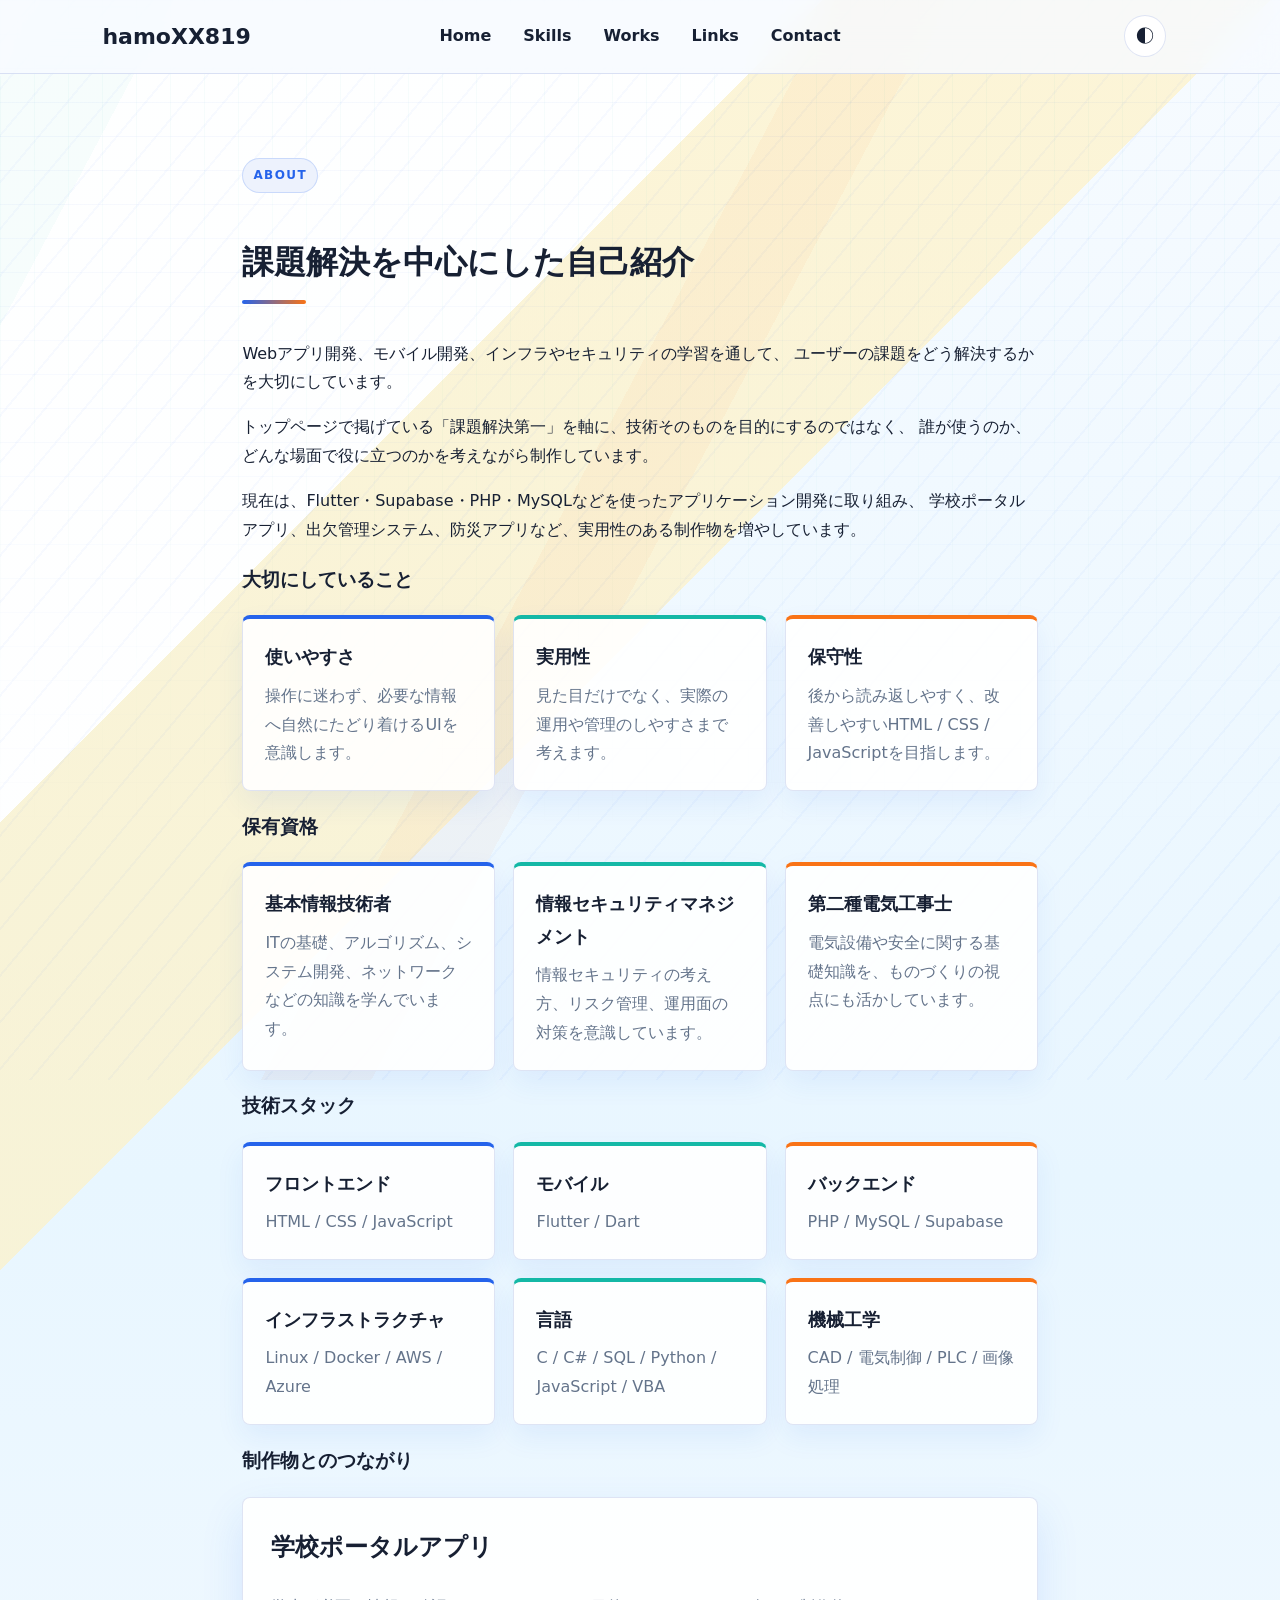
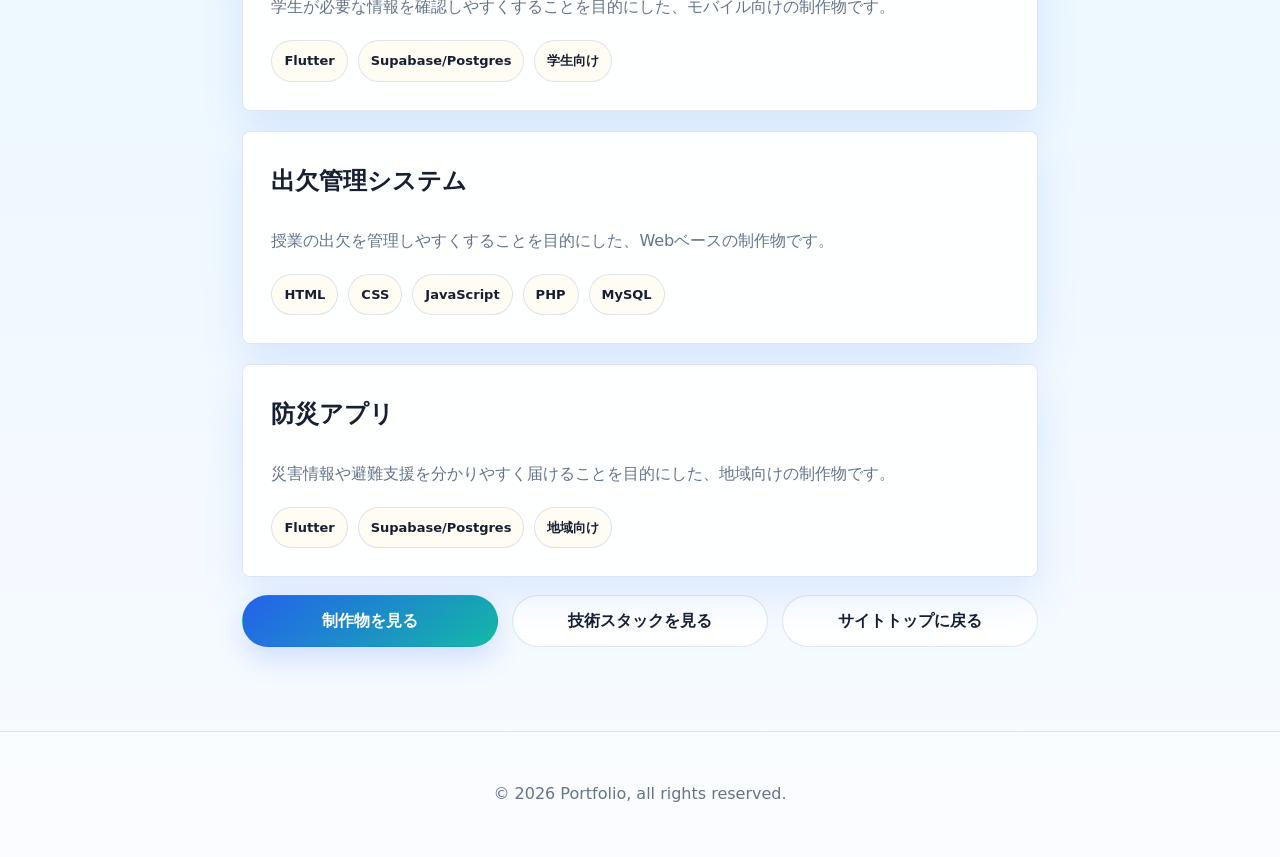
==== about.html @ e2c17b3d "about.html修正" ====
<!DOCTYPE html>
<html lang="ja">
<head>
  <meta charset="UTF-8">
  <meta name="viewport" content="width=device-width, initial-scale=1.0">
  <title>About | hamoXX819</title>
  <script>
    (function () {
      try {
        const savedTheme = localStorage.getItem('theme');
        const prefersDark = window.matchMedia('(prefers-color-scheme: dark)').matches;
        document.documentElement.dataset.theme = savedTheme || (prefersDark ? 'dark' : 'light');
      } catch (error) {
        document.documentElement.dataset.theme = 'light';
      }
    }());
  </script>
  <link rel="stylesheet" href="style.css">
  <link rel="preload" href="script.js" as="script">
</head>
<body>
<header>
  <h1><a href="index.html">hamoXX819</a></h1>

  <nav id="menu" role="navigation" aria-label="メインナビゲーション" aria-hidden="true">
    <a href="index.html">Home</a>
    <a href="index.html#skills">Skills</a>
    <a href="index.html#works">Works</a>
    <a href="index.html#links">Links</a>
    <a href="index.html#contact">Contact</a>
  </nav>

  <div class="header-actions">
    <button class="theme-toggle" type="button" aria-label="ダークモードに切り替え" aria-pressed="false">◐</button>
    <button class="menu-toggle" aria-label="メニュー" aria-controls="menu" aria-expanded="false">
      <span></span>
      <span></span>
      <span></span>
    </button>
  </div>
</header>

<main>
  <section class="content">
    <p class="eyebrow">About</p>
    <h2>課題解決を中心にした自己紹介</h2>

    <p>
      Webアプリ開発、モバイル開発、インフラやセキュリティの学習を通して、
      ユーザーの課題をどう解決するかを大切にしています。
    </p>

    <p>
      トップページで掲げている「課題解決第一」を軸に、技術そのものを目的にするのではなく、
      誰が使うのか、どんな場面で役に立つのかを考えながら制作しています。
    </p>

    <p>
      現在は、Flutter・Supabase・PHP・MySQLなどを使ったアプリケーション開発に取り組み、
      学校ポータルアプリ、出欠管理システム、防災アプリなど、実用性のある制作物を増やしています。
    </p>

    <h3>大切にしていること</h3>
    <div class="skill-grid">
      <article class="skill-card">
        <h3>使いやすさ</h3>
        <p>操作に迷わず、必要な情報へ自然にたどり着けるUIを意識します。</p>
      </article>
      <article class="skill-card">
        <h3>実用性</h3>
        <p>見た目だけでなく、実際の運用や管理のしやすさまで考えます。</p>
      </article>
      <article class="skill-card">
        <h3>保守性</h3>
        <p>後から読み返しやすく、改善しやすいHTML / CSS / JavaScriptを目指します。</p>
      </article>
    </div>

    <h3>保有資格</h3>
    <div class="skill-grid">
      <article class="skill-card">
        <h3>基本情報技術者</h3>
        <p>ITの基礎、アルゴリズム、システム開発、ネットワークなどの知識を学んでいます。</p>
      </article>
      <article class="skill-card">
        <h3>情報セキュリティマネジメント</h3>
        <p>情報セキュリティの考え方、リスク管理、運用面の対策を意識しています。</p>
      </article>
      <article class="skill-card">
        <h3>第二種電気工事士</h3>
        <p>電気設備や安全に関する基礎知識を、ものづくりの視点にも活かしています。</p>
      </article>
    </div>

    <h3>技術スタック</h3>
    <div class="skill-grid">
      <article class="skill-card">
        <h3>フロントエンド</h3>
        <p>HTML / CSS / JavaScript</p>
      </article>
      <article class="skill-card">
        <h3>モバイル</h3>
        <p>Flutter / Dart</p>
      </article>
      <article class="skill-card">
        <h3>バックエンド</h3>
        <p>PHP / MySQL / Supabase</p>
      </article>
      <article class="skill-card">
        <h3>インフラストラクチャ</h3>
        <p>Linux / Docker / AWS / Azure</p>
      </article>
      <article class="skill-card">
        <h3>言語</h3>
        <p>C / C# / SQL / Python / JavaScript / VBA</p>
      </article>
      <article class="skill-card">
        <h3>機械工学</h3>
        <p>CAD / 電気制御 / PLC / 画像処理</p>
      </article>
    </div>

    <h3>制作物とのつながり</h3>
    <div class="card">
      <h3>学校ポータルアプリ</h3>
      <p>学生が必要な情報を確認しやすくすることを目的にした、モバイル向けの制作物です。</p>
      <div class="tag-list">
        <span>Flutter</span>
        <span>Supabase/Postgres</span>
        <span>学生向け</span>
      </div>
    </div>

    <div class="card">
      <h3>出欠管理システム</h3>
      <p>授業の出欠を管理しやすくすることを目的にした、Webベースの制作物です。</p>
      <div class="tag-list">
        <span>HTML</span>
        <span>CSS</span>
        <span>JavaScript</span>
        <span>PHP</span>
        <span>MySQL</span>
      </div>
    </div>

    <div class="card">
      <h3>防災アプリ</h3>
      <p>災害情報や避難支援を分かりやすく届けることを目的にした、地域向けの制作物です。</p>
      <div class="tag-list">
        <span>Flutter</span>
        <span>Supabase/Postgres</span>
        <span>地域向け</span>
      </div>
    </div>

    <div class="link-actions">
      <a class="btn btn-primary" href="index.html#works">制作物を見る</a>
      <a class="btn btn-ghost" href="index.html#skills">技術スタックを見る</a>
      <a class="btn btn-ghost" href="index.html">サイトトップに戻る</a>
    </div>
  </section>
</main>

<footer>
  <p>© 2026 Portfolio, all rights reserved.</p>
</footer>

<script src="script.js" defer></script>
</body>
</html>
---- style.css ----
/* CSS Variables */
:root {
  --bg: #f7fbff;
  --bg-strong: #e8f6ff;
  --bg-end: #f8fbff;
  --shine: rgba(255, 255, 255, 0.94);
  --warm-band: rgba(255, 241, 194, 0.65);
  --text: #172033;
  --sub: #64748b;
  --main: #2563eb;
  --scene-main: #2563eb;
  --accent: #f97316;
  --accent-soft: #fff1c2;
  --accent-2: #14b8a6;
  --card: rgba(255, 255, 255, 0.9);
  --border: rgba(30, 64, 175, 0.14);
  --header-bg: rgba(247, 251, 255, 0.82);
  --shadow-soft: 0 18px 44px rgba(37, 99, 235, 0.12);
}

html[data-theme="dark"] {
  --bg: #111827;
  --bg-strong: #172033;
  --bg-end: #0f172a;
  --shine: rgba(96, 165, 250, 0.12);
  --warm-band: rgba(251, 146, 60, 0.12);
  --text: #edf5ff;
  --sub: #a5b4c7;
  --main: #60a5fa;
  --accent: #fb923c;
  --accent-soft: rgba(251, 191, 36, 0.14);
  --accent-2: #2dd4bf;
  --card: rgba(17, 24, 39, 0.88);
  --border: rgba(148, 163, 184, 0.22);
  --header-bg: rgba(15, 23, 42, 0.78);
  --shadow-soft: 0 20px 48px rgba(0, 0, 0, 0.32);
}

/* Keyframe Animations */
@keyframes fadeIn {
  from {
    opacity: 0;
  }
  to {
    opacity: 1;
  }
}

@keyframes slideUpFade {
  from {
    opacity: 0;
    transform: translateY(30px);
  }
  to {
    opacity: 1;
    transform: translateY(0);
  }
}

@keyframes slideInTitle {
  from {
    opacity: 0;
    transform: translateX(-26px);
  }
  to {
    opacity: 1;
    transform: translateX(0);
  }
}

@keyframes slideInFromLeft {
  from {
    opacity: 0;
    transform: translateX(-36px) translateY(28px);
  }
  to {
    opacity: 1;
    transform: translateX(0) translateY(0);
  }
}

@keyframes slideInFromRight {
  from {
    opacity: 0;
    transform: translateX(36px) translateY(28px);
  }
  to {
    opacity: 1;
    transform: translateX(0) translateY(0);
  }
}

@keyframes driftPattern {
  from {
    transform: translate3d(0, 0, 0);
  }
  to {
    transform: translate3d(-80px, -40px, 0);
  }
}

/* Reset & Base Styles */
* {
  box-sizing: border-box;
}

html {
  scroll-behavior: smooth;
  scroll-padding-top: var(--header-offset, 96px);
}

body {
  position: relative;
  isolation: isolate;
  margin: 0;
  font-family: system-ui, -apple-system, BlinkMacSystemFont, "Segoe UI", sans-serif;
  background:
    linear-gradient(135deg, var(--shine) 0 22%, var(--warm-band) 22% 34%, transparent 34%),
    linear-gradient(180deg, var(--bg) 0%, var(--bg-strong) 48%, var(--bg-end) 100%);
  color: var(--text);
  line-height: 1.8;
  animation: fadeIn 0.6s ease-in-out;
  transition: color 0.45s ease;
}

section[id] {
  scroll-margin-top: calc(var(--header-offset, 96px) + 12px);
}

body.scene-intro {
  --scene-main: #2563eb;
}

body.scene-skills {
  --scene-main: #0891b2;
}

body.scene-works {
  --scene-main: #14b8a6;
}

body.scene-links {
  --scene-main: #db2777;
}

body.scene-contact {
  --scene-main: #f97316;
}

body::before {
  content: "";
  position: fixed;
  inset: 0;
  z-index: -1;
  pointer-events: none;
  opacity: 0.72;
  transition: background 0.8s ease, opacity 0.6s ease;
  background-image:
    linear-gradient(rgba(37, 99, 235, 0.055) 1px, transparent 1px),
    linear-gradient(90deg, rgba(20, 184, 166, 0.055) 1px, transparent 1px);
  background-size: 34px 34px;
  mask-image: linear-gradient(180deg, black 0%, rgba(0, 0, 0, 0.72) 44%, transparent 100%);
}

body::after {
  content: "";
  position: fixed;
  inset: -20% -10%;
  z-index: -1;
  pointer-events: none;
  opacity: 0.34;
  background-image:
    linear-gradient(118deg, transparent 0 12%, rgba(20, 184, 166, 0.1) 12% 18%, transparent 18% 48%, rgba(249, 115, 22, 0.12) 48% 53%, transparent 53%),
    repeating-linear-gradient(130deg, rgba(37, 99, 235, 0.1) 0 2px, transparent 2px 30px);
  animation: driftPattern 22s linear infinite;
  transition: opacity 0.6s ease;
}

body.scene-intro::before {
  background-image:
    linear-gradient(rgba(37, 99, 235, 0.06) 1px, transparent 1px),
    linear-gradient(90deg, rgba(20, 184, 166, 0.05) 1px, transparent 1px);
}

body.scene-skills::before {
  background-image:
    linear-gradient(rgba(8, 145, 178, 0.07) 1px, transparent 1px),
    linear-gradient(90deg, rgba(249, 115, 22, 0.045) 1px, transparent 1px);
}

body.scene-works::before {
  background-image:
    linear-gradient(rgba(20, 184, 166, 0.07) 1px, transparent 1px),
    linear-gradient(90deg, rgba(37, 99, 235, 0.045) 1px, transparent 1px);
}

body.scene-links::before {
  background-image:
    linear-gradient(rgba(219, 39, 119, 0.06) 1px, transparent 1px),
    linear-gradient(90deg, rgba(249, 115, 22, 0.045) 1px, transparent 1px);
}

body.scene-contact::before {
  background-image:
    linear-gradient(rgba(249, 115, 22, 0.065) 1px, transparent 1px),
    linear-gradient(90deg, rgba(20, 184, 166, 0.045) 1px, transparent 1px);
}

body.scene-skills::after {
  opacity: 0.24;
}

body.scene-works::after {
  opacity: 0.28;
}

body.scene-links::after {
  opacity: 0.26;
}

body.scene-contact::after {
  opacity: 0.22;
}

body.scene-works .card,
body.scene-contact .card {
  box-shadow: var(--shadow-soft);
}

/* Header & Navigation */
header {
  position: sticky;
  top: 0;
  z-index: 10;
  background: var(--header-bg);
  backdrop-filter: blur(16px);
  border-bottom: 1px solid var(--border);
  padding: 14px 8%;
  display: grid;
  grid-template-columns: minmax(150px, 1fr) auto minmax(150px, 1fr);
  column-gap: 20px;
  align-items: center;
}

.header-actions {
  display: flex;
  gap: 8px;
  align-items: center;
  justify-self: end;
  margin-left: 0;
}

header h1 {
  justify-self: start;
  margin: 0;
  font-size: 22px;
  color: var(--text);
  transition: color 0.45s ease;
}

header h1 a {
  color: inherit;
  text-decoration: none;
}

.scroll-progress {
  position: fixed;
  top: 0;
  left: 0;
  width: 100%;
  height: 4px;
  z-index: 20;
  background: rgba(255, 255, 255, 0.45);
  backdrop-filter: blur(4px);
}

.scroll-progress #scroll-progress-bar {
  display: block;
  width: 100%;
  height: 100%;
  transform-origin: left center;
  transform: scaleX(0);
  background: linear-gradient(90deg, var(--accent), var(--accent-2), var(--scene-main));
  transition: background 0.45s ease;
}

.scene-indicator {
  position: fixed;
  right: 24px;
  bottom: 24px;
  z-index: 18;
  padding: 7px 12px;
  border-radius: 999px;
  font-size: 11px;
  letter-spacing: 0.16em;
  font-weight: 700;
  color: var(--text);
  background: var(--accent-soft);
  border: 1px solid rgba(249, 115, 22, 0.22);
  box-shadow: 0 10px 24px rgba(249, 115, 22, 0.12);
  transition: background 0.45s ease, transform 0.3s ease;
}

body.scene-intro .scene-indicator {
  transform: translateY(0);
}

body.scene-skills .scene-indicator,
body.scene-works .scene-indicator,
body.scene-contact .scene-indicator {
  transform: translateY(-2px);
}

.header-about {
  margin-left: 12px;
  padding: 6px 10px;
  border-radius: 8px;
  background: transparent;
  color: var(--text);
  border: 1px solid transparent;
  font-weight: 700;
  text-decoration: none;
}

.header-about:hover {
  border-color: var(--border);
}

.theme-toggle {
  border: 1px solid var(--border);
  background: color-mix(in srgb, var(--card) 88%, white);
  color: var(--text);
  width: 42px;
  height: 42px;
  border-radius: 999px;
  cursor: pointer;
  margin-left: auto;
  margin-right: 12px;
  font-size: 18px;
  display: inline-flex;
  align-items: center;
  justify-content: center;
  transition: transform 0.2s ease, background 0.2s ease, color 0.2s ease;
}

.theme-toggle:hover {
  transform: translateY(-1px);
}

.theme-toggle:focus-visible,
.menu-toggle:focus-visible,
nav a:focus-visible,
.btn:focus-visible,
.card-links a:focus-visible,
.card-detail:focus-visible,
#contact a:focus-visible {
  outline: 2px solid var(--scene-main);
  outline-offset: 3px;
}

nav {
  display: flex;
  gap: 8px;
  align-items: center;
  justify-self: center;
}

nav a {
  color: var(--text);
  text-decoration: none;
  font-weight: 600;
  border-radius: 999px;
  padding: 8px 12px;
  transition: color 0.3s, background 0.3s, border-color 0.3s;
}

nav a:hover {
  background: color-mix(in srgb, var(--scene-main) 10%, transparent);
  color: var(--scene-main);
}

nav a.is-active {
  background: color-mix(in srgb, var(--scene-main) 12%, transparent);
  color: var(--scene-main);
}

/* Hamburger Menu */
.menu-toggle {
  display: none;
  flex-direction: column;
  background: none;
  border: none;
  cursor: pointer;
  padding: 0;
  gap: 6px;
}

.menu-toggle span {
  width: 24px;
  height: 3px;
  background: var(--text);
  border-radius: 2px;
  transition: all 0.3s;
}

.menu-toggle.active span:nth-child(1) {
  transform: rotate(45deg) translate(8px, 8px);
}

.menu-toggle.active span:nth-child(2) {
  opacity: 0;
}

.menu-toggle.active span:nth-child(3) {
  transform: rotate(-45deg) translate(7px, -7px);
}

/* Sections */
section {
  max-width: 1000px;
  margin: 0 auto;
  padding: 84px 8%;
  opacity: 0;
  animation: fadeIn 0.6s ease-out forwards;
}

section.in-view {
  animation: fadeIn 0.6s ease-out forwards;
}

section h2 {
  font-size: 32px;
  margin-bottom: 24px;
  position: relative;
  padding-bottom: 12px;
  opacity: 0;
  transform: translateX(-26px);
  transition: opacity 0.4s ease, transform 0.4s ease;
}

section.in-view h2 {
  animation: slideInTitle 0.6s ease-out forwards;
}

section h2::after {
  content: "";
  display: block;
  width: 64px;
  height: 4px;
  background: linear-gradient(90deg, var(--scene-main), var(--accent));
  border-radius: 999px;
  margin-top: 8px;
  transition: background 0.45s ease;
}

main {
  display: block;
}

/* About Section */
#about {
  padding-top: 120px;
}

#about p {
  font-size: 18px;
  color: var(--sub);
}

.hero {
  display: grid;
  grid-template-columns: minmax(0, 1.3fr) minmax(240px, 0.8fr);
  gap: 48px;
  align-items: center;
  min-height: calc(100vh - var(--header-offset, 96px));
}

.eyebrow {
  display: inline-flex;
  margin: 0 0 14px;
  padding: 6px 10px;
  border: 1px solid color-mix(in srgb, var(--scene-main) 18%, transparent);
  border-radius: 999px;
  background: color-mix(in srgb, var(--scene-main) 8%, var(--card));
  letter-spacing: 0.12em;
  text-transform: uppercase;
  color: var(--scene-main);
  font-size: 12px;
  font-weight: 700;
  transition: color 0.45s ease;
}

.hero h2 {
  font-size: clamp(30px, 4vw, 48px);
  line-height: 1.25;
  margin-bottom: 20px;
  letter-spacing: 0;
}

.hero p {
  font-size: 18px;
  color: var(--sub);
  margin-bottom: 0;
}

.hero-points {
  display: flex;
  flex-wrap: wrap;
  gap: 12px;
  margin-top: 24px;
}

.hero-points span,
.tag-list span {
  border: 1px solid var(--border);
  background: var(--card);
  border-radius: 999px;
  font-weight: 600;
}

.hero-points span {
  padding: 10px 14px;
  color: var(--text);
  box-shadow: 0 8px 18px rgba(37, 99, 235, 0.07);
  transition: color 0.45s ease;
}

.hero-points span:nth-child(1) {
  border-color: rgba(37, 99, 235, 0.2);
}

.hero-points span:nth-child(2) {
  border-color: rgba(20, 184, 166, 0.24);
}

.hero-points span:nth-child(3) {
  border-color: rgba(249, 115, 22, 0.24);
}

.profile-list {
  margin: 18px 0 0;
  padding-left: 18px;
  color: var(--sub);
}

.profile-list li {
  margin-bottom: 6px;
}

.hero-visual {
  margin: 0;
  position: relative;
  justify-self: center;
}

.hero-visual img {
  width: 100%;
  display: block;
  border-radius: 16px;
  border: 2px solid rgba(255, 255, 255, 0.82);
  background:
    linear-gradient(135deg, rgba(255, 255, 255, 0.92), rgba(232, 246, 255, 0.72));
  box-shadow: var(--shadow-soft);
}

html[data-theme="dark"] .hero-visual img {
  box-shadow: 0 24px 60px rgba(0, 0, 0, 0.3);
}

/* Skills */
.skill-grid {
  display: grid;
  grid-template-columns: repeat(auto-fit, minmax(220px, 1fr));
  gap: 18px;
}

.skill-card {
  border: 1px solid var(--border);
  background: var(--card);
  padding: 22px;
  border-radius: 8px;
  box-shadow: 0 12px 28px rgba(37, 99, 235, 0.08);
  opacity: 0;
  transform: translateY(24px);
}

.skill-card:nth-child(3n + 1) {
  border-top: 4px solid var(--scene-main);
}

.skill-card:nth-child(3n + 2) {
  border-top: 4px solid var(--accent-2);
}

.skill-card:nth-child(3n) {
  border-top: 4px solid var(--accent);
}

.skill-card.in-view {
  animation: slideUpFade 0.6s ease-out forwards;
}

.hero-visual {
  opacity: 0;
  transform: translateY(24px);
}

.hero-visual.in-view {
  animation: slideUpFade 0.6s ease-out forwards;
}

.skill-card h3 {
  margin: 0 0 8px;
  font-size: 18px;
}

.skill-card p {
  margin: 0;
  color: var(--sub);
}

/* Cards */
.card {
  background: var(--card);
  border: 1px solid var(--border);
  border-radius: 8px;
  padding: 28px;
  margin-top: 20px;
  box-shadow: var(--shadow-soft);
  transition: all 0.25s ease;
  opacity: 0;
  transform: translateY(30px);
}

.card.in-view {
  /* default animation for cards; will be overridden when from-left/from-right present */
  animation: slideUpFade 0.6s ease-out forwards;
}

/* Alternating entrance: left / right */
.card.from-left {
  opacity: 0;
  transform: translateX(-36px) translateY(28px);
}
.card.from-right {
  opacity: 0;
  transform: translateX(36px) translateY(28px);
}

.card.from-left.in-view {
  animation: slideInFromLeft 0.62s cubic-bezier(.2,.9,.2,1) forwards;
}
.card.from-right.in-view {
  animation: slideInFromRight 0.62s cubic-bezier(.2,.9,.2,1) forwards;
}

.card:nth-child(2) {
  animation-delay: 0.1s;
}

.card:nth-child(3) {
  animation-delay: 0.2s;
}

.card:nth-child(4) {
  animation-delay: 0.3s;
}

.card:hover {
  transform: translateY(-6px);
  border-color: color-mix(in srgb, var(--scene-main) 34%, var(--border));
  box-shadow: 0 22px 46px rgba(37, 99, 235, 0.16);
}

.card h3 {
  margin-top: 0;
  font-size: 24px;
}

.card p {
  color: var(--sub);
  margin-bottom: 0;
}

.tag-list {
  display: flex;
  flex-wrap: wrap;
  gap: 10px;
  margin-top: 18px;
}

.tag-list span {
  padding: 8px 12px;
  color: var(--text);
  background: color-mix(in srgb, var(--card) 82%, var(--accent-soft));
  border-radius: 999px;
  font-size: 13px;
}

.card-links {
  display: flex;
  flex-wrap: wrap;
  gap: 14px;
  margin-top: 18px;
}

.card-links a {
  color: var(--scene-main);
  text-decoration: none;
  font-weight: 700;
  border-radius: 999px;
  padding: 2px 0;
}

.card-detail {
  appearance: none;
  border: 0;
  background: transparent;
  color: var(--scene-main);
  cursor: pointer;
  font: inherit;
  font-weight: 700;
  padding: 0;
}

.card-links a:hover,
.card-detail:hover {
  text-decoration: underline;
}

/* Buttons */
.btn {
  display: inline-flex;
  align-items: center;
  justify-content: center;
  gap: 8px;
  padding: 10px 14px;
  border-radius: 999px;
  text-decoration: none;
  font-weight: 700;
}

.btn-primary {
  background: linear-gradient(135deg, var(--scene-main), var(--accent-2));
  color: white;
  border: 1px solid transparent;
  box-shadow: 0 12px 28px rgba(37, 99, 235, 0.18);
}

.btn-ghost {
  background: var(--card);
  color: var(--text);
  border: 1px solid var(--border);
}

.contact-actions {
  display: flex;
  gap: 12px;
  align-items: center;
  margin-top: 12px;
}

.link-actions {
  display: grid;
  grid-template-columns: repeat(3, minmax(0, 1fr));
  gap: 14px;
  margin-top: 18px;
}

.link-actions .btn {
  min-height: 52px;
}

html[data-theme="dark"] .hero-points span,
html[data-theme="dark"] .tag-list span {
  background: rgba(15, 23, 42, 0.45);
}

/* Contact Section */
#contact a:not(.btn) {
  color: var(--scene-main);
  text-decoration: none;
  font-weight: 600;
  transition: color 0.3s;
}

#contact a:not(.btn):hover {
  color: var(--scene-main);
  text-decoration: underline;
}

/* Footer */
footer {
  text-align: center;
  padding: 32px;
  color: var(--sub);
  border-top: 1px solid var(--border);
  background: color-mix(in srgb, var(--card) 42%, transparent);
}

/* Modal styles for card details */
.no-scroll {
  overflow: hidden;
}

.modal {
  position: fixed;
  inset: 0;
  display: none;
  align-items: center;
  justify-content: center;
  z-index: 60;
}
.modal[aria-hidden="false"] {
  display: flex;
}

.modal-overlay {
  position: absolute;
  inset: 0;
  background: rgba(2,6,23,0.48);
  backdrop-filter: blur(4px);
  opacity: 0;
  transition: opacity 200ms ease;
}
.modal[aria-hidden="false"] .modal-overlay {
  opacity: 1;
}

.modal-dialog {
  position: relative;
  width: min(720px, 94%);
  max-height: 86vh;
  background: var(--card);
  border-radius: 12px;
  padding: 18px;
  box-shadow: 0 24px 48px rgba(2,6,23,0.24);
  transform: translateY(8px) scale(0.995);
  opacity: 0;
  transition: transform 260ms cubic-bezier(.2,.9,.2,1), opacity 180ms ease;
  overflow: auto;
}
.modal[aria-hidden="false"] .modal-dialog {
  transform: translateY(0) scale(1);
  opacity: 1;
}

.modal-header {
  display: flex;
  align-items: center;
  justify-content: space-between;
  gap: 12px;
  margin-bottom: 12px;
}
.modal-header h3 {
  margin: 0;
  font-size: 20px;
  color: var(--scene-main);
}
.modal-close {
  border: none;
  background: transparent;
  font-size: 18px;
  padding: 6px 8px;
  cursor: pointer;
}
.modal-body {
  color: var(--sub);
  line-height: 1.6;
}

@media (max-width: 600px) {
  .modal-dialog { padding: 14px; }
}

@media (prefers-reduced-motion: reduce) {
  *, *::before, *::after {
    animation-duration: 0.01ms !important;
    animation-iteration-count: 1 !important;
    transition-duration: 0.01ms !important;
    scroll-behavior: auto !important;
  }
}

/* Tablet Responsive (768px and below) */
@media (max-width: 768px) {
  header {
    padding: 12px 6%;
    grid-template-columns: minmax(120px, 1fr) auto minmax(120px, 1fr);
    column-gap: 12px;
  }

  header h1 {
    font-size: 20px;
  }

  section {
    padding: 60px 6%;
  }

  section h2 {
    font-size: 28px;
  }

  .hero {
    grid-template-columns: 1fr;
    gap: 28px;
  }

  .hero-visual {
    max-width: 360px;
    margin-inline: auto;
  }

  .skill-grid {
    grid-template-columns: 1fr;
  }

  .card {
    padding: 24px;
  }

  .link-actions {
    grid-template-columns: 1fr;
  }

  .card h3 {
    font-size: 22px;
  }
}

/* Mobile Responsive (600px and below) */
@media (max-width: 600px) {
  header {
    padding: 12px 5%;
    display: flex;
    flex-wrap: wrap;
  }

  header h1 {
    font-size: 18px;
    order: 1;
  }

  .menu-toggle {
    display: flex;
    order: 2;
  }

  .header-actions {
    order: 2;
    width: auto;
    justify-content: flex-end;
  }

  nav {
    display: none;
    flex-direction: column;
    gap: 12px;
    width: 100%;
    order: 3;
    padding: 16px 0;
    border-top: 1px solid var(--border);
    margin-top: 12px;
  }

  nav.active {
    display: flex;
  }

  nav a {
    font-size: 16px;
    padding: 8px 0;
  }

  section {
    padding: 56px 5%;
  }

  section h2 {
    font-size: 24px;
  }

  #about p {
    font-size: 16px;
  }

  .hero p {
    font-size: 16px;
  }

  .hero-visual {
    max-width: min(320px, 88vw);
  }

  .card {
    padding: 20px;
    margin-top: 16px;
  }

  .contact-actions {
    flex-direction: column;
    align-items: stretch;
  }

  .card h3 {
    font-size: 20px;
  }

  .card p {
    font-size: 14px;
  }

  .scene-indicator {
    right: 12px;
    bottom: 12px;
    font-size: 10px;
    letter-spacing: 0.12em;
  }

  /* On small screens, avoid horizontal slide to improve readability
     and reduce motion. Force vertical slide/fade for card entrances. */
  .card.from-left,
  .card.from-right {
    transform: translateY(24px) !important;
  }

  .card.from-left.in-view,
  .card.from-right.in-view {
    animation: slideUpFade 0.52s ease-out forwards !important;
    animation-delay: 0ms !important;
  }
}
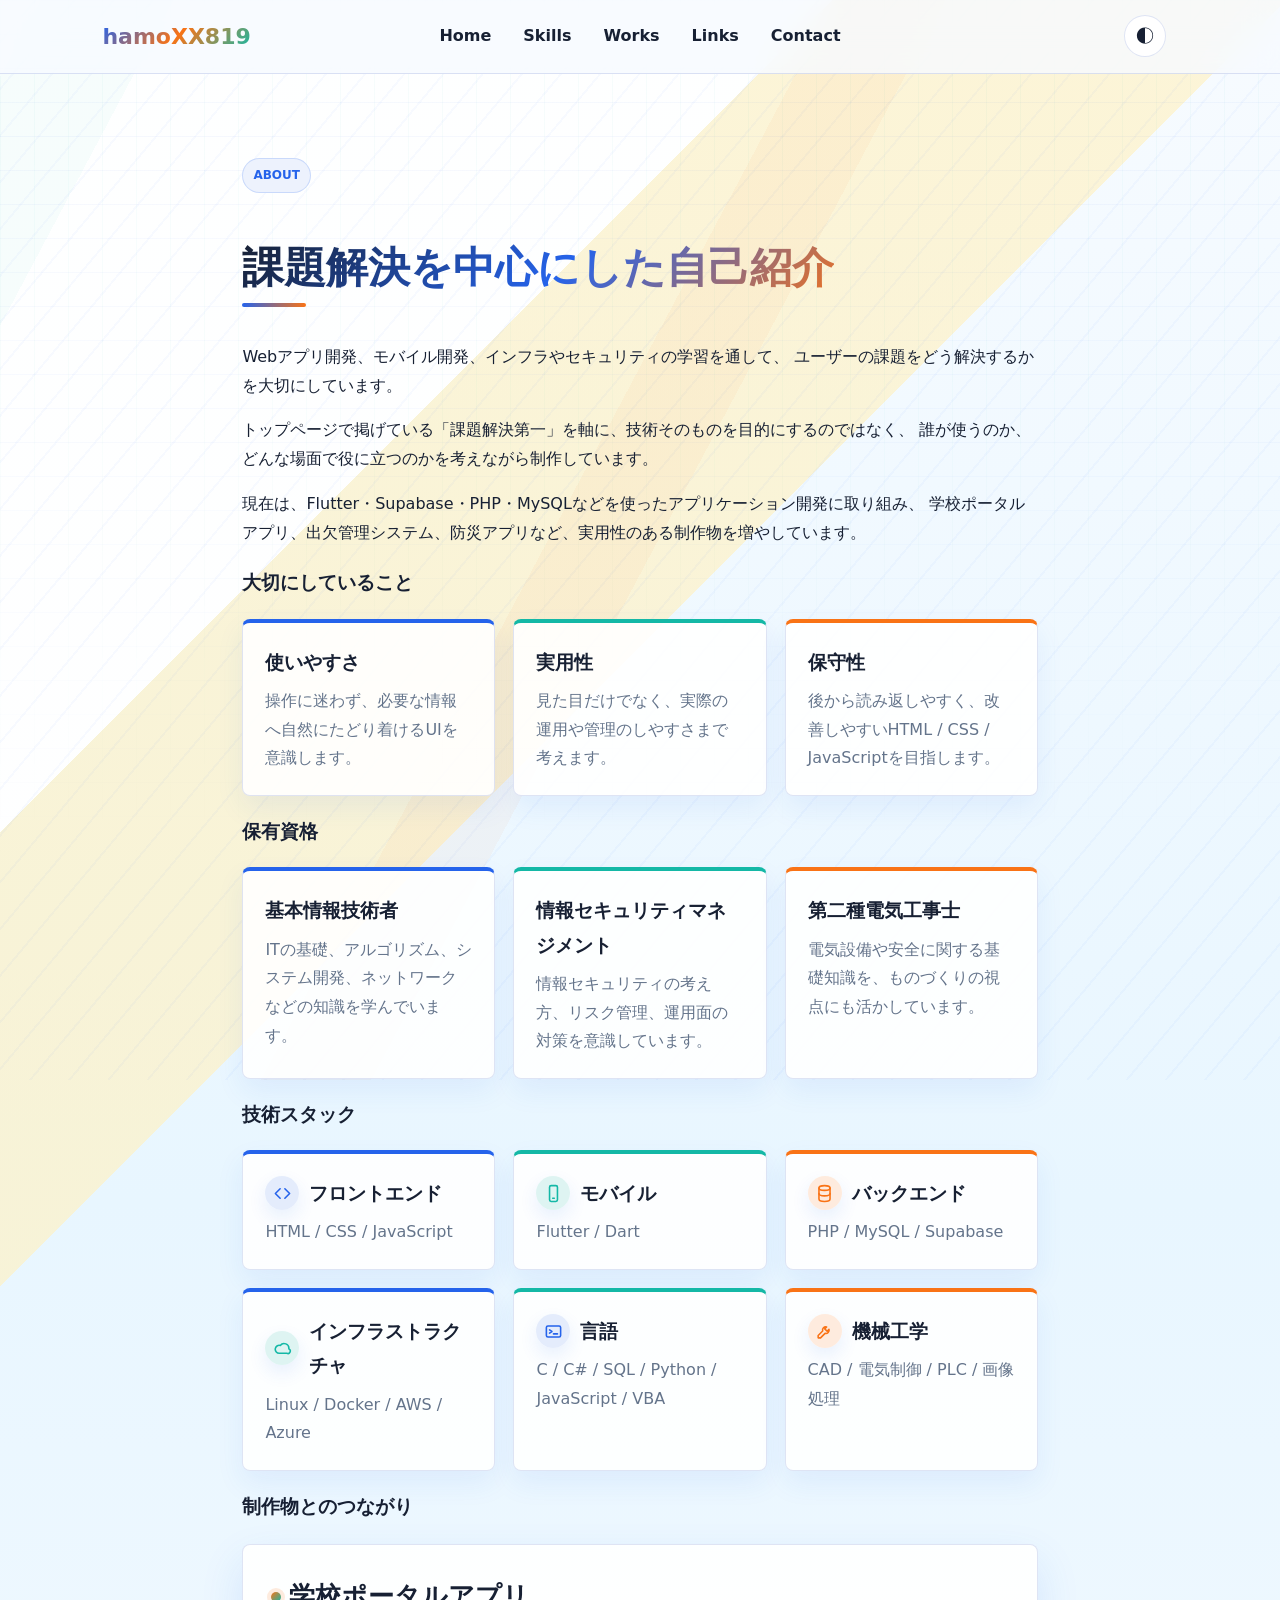
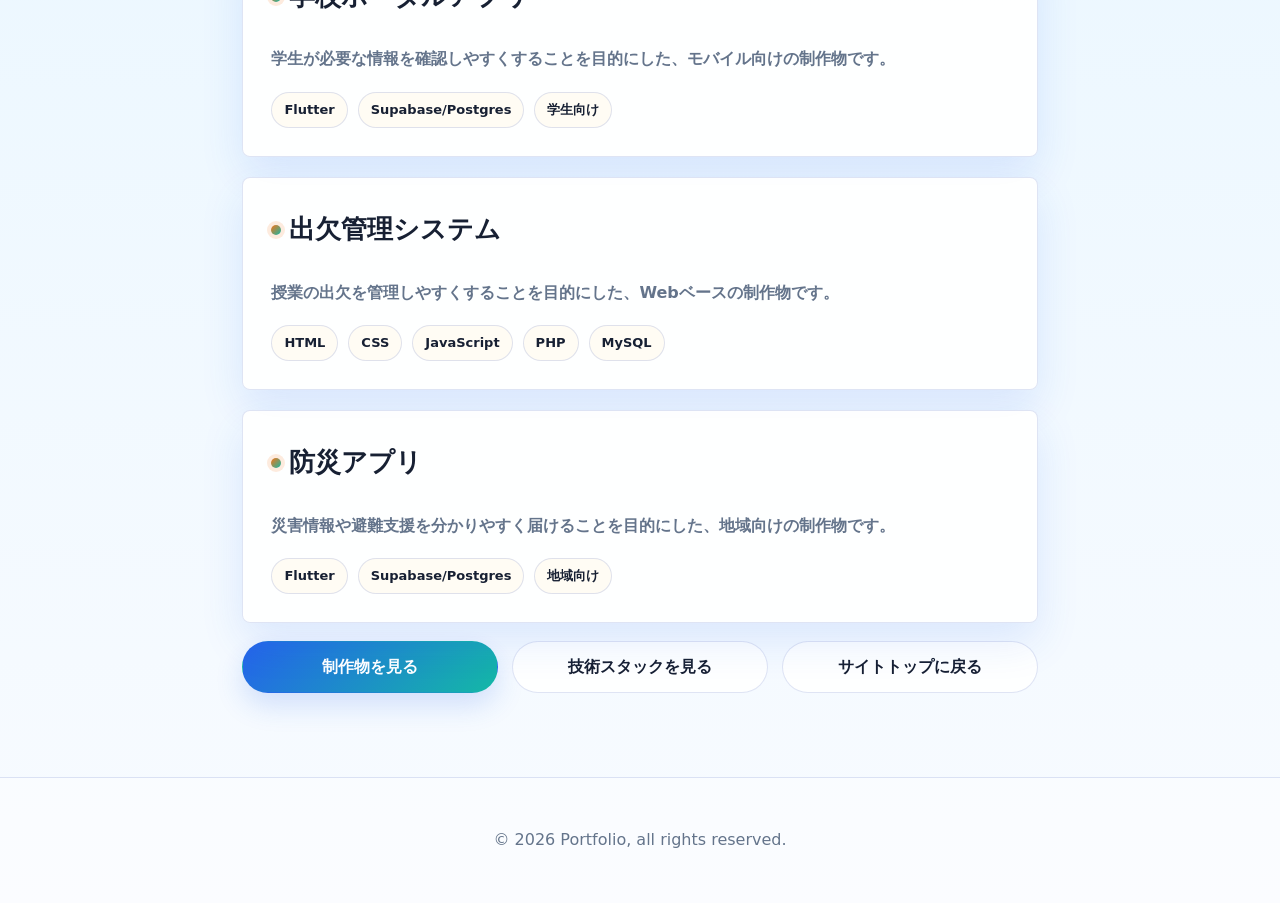
==== commit b1a11da6: "技術スタック欄のカードにアイコンを追加" ====
--- a/about.html
+++ b/about.html
@@ -94,28 +94,28 @@
 
     <h3>技術スタック</h3>
     <div class="skill-grid">
-      <article class="skill-card">
-        <h3>フロントエンド</h3>
+      <article class="skill-card skill-card-frontend">
+        <h3><span class="skill-icon" aria-hidden="true"><svg viewBox="0 0 24 24"><path d="m9 18-6-6 6-6"/><path d="m15 6 6 6-6 6"/></svg></span>フロントエンド</h3>
         <p>HTML / CSS / JavaScript</p>
       </article>
-      <article class="skill-card">
-        <h3>モバイル</h3>
+      <article class="skill-card skill-card-mobile">
+        <h3><span class="skill-icon" aria-hidden="true"><svg viewBox="0 0 24 24"><rect x="7" y="2" width="10" height="20" rx="2"/><path d="M11 18h2"/></svg></span>モバイル</h3>
         <p>Flutter / Dart</p>
       </article>
-      <article class="skill-card">
-        <h3>バックエンド</h3>
+      <article class="skill-card skill-card-backend">
+        <h3><span class="skill-icon" aria-hidden="true"><svg viewBox="0 0 24 24"><ellipse cx="12" cy="5" rx="7" ry="3"/><path d="M5 5v7c0 1.7 3.1 3 7 3s7-1.3 7-3V5"/><path d="M5 12v7c0 1.7 3.1 3 7 3s7-1.3 7-3v-7"/></svg></span>バックエンド</h3>
         <p>PHP / MySQL / Supabase</p>
       </article>
-      <article class="skill-card">
-        <h3>インフラストラクチャ</h3>
+      <article class="skill-card skill-card-infra">
+        <h3><span class="skill-icon" aria-hidden="true"><svg viewBox="0 0 24 24"><path d="M17.5 18H8a5 5 0 1 1 1.2-9.8A6 6 0 0 1 20 12.5 3 3 0 0 1 17.5 18Z"/></svg></span>インフラストラクチャ</h3>
         <p>Linux / Docker / AWS / Azure</p>
       </article>
-      <article class="skill-card">
-        <h3>言語</h3>
+      <article class="skill-card skill-card-language">
+        <h3><span class="skill-icon" aria-hidden="true"><svg viewBox="0 0 24 24"><rect x="3" y="5" width="18" height="14" rx="2"/><path d="m7 10 3 2-3 2"/><path d="M12 15h5"/></svg></span>言語</h3>
         <p>C / C# / SQL / Python / JavaScript / VBA</p>
       </article>
-      <article class="skill-card">
-        <h3>機械工学</h3>
+      <article class="skill-card skill-card-engineering">
+        <h3><span class="skill-icon" aria-hidden="true"><svg viewBox="0 0 24 24"><path d="M14.7 6.3a4 4 0 0 0-5 5L4 17v3h3l5.7-5.7a4 4 0 0 0 5-5l-2.4 2.4-3-3 2.4-2.4Z"/></svg></span>機械工学</h3>
         <p>CAD / 電気制御 / PLC / 画像処理</p>
       </article>
     </div>
--- a/style.css
+++ b/style.css
@@ -113,7 +113,7 @@
   position: relative;
   isolation: isolate;
   margin: 0;
-  font-family: system-ui, -apple-system, BlinkMacSystemFont, "Segoe UI", sans-serif;
+  font-family: "Hiragino Maru Gothic ProN", "Yu Gothic", "YuGothic", "Noto Sans JP", system-ui, -apple-system, BlinkMacSystemFont, "Segoe UI", sans-serif;
   background:
     linear-gradient(135deg, var(--shine) 0 22%, var(--warm-band) 22% 34%, transparent 34%),
     linear-gradient(180deg, var(--bg) 0%, var(--bg-strong) 48%, var(--bg-end) 100%);
@@ -254,6 +254,7 @@
   justify-self: start;
   margin: 0;
   font-size: 22px;
+  font-weight: 900;
   color: var(--text);
   transition: color 0.45s ease;
 }
@@ -261,6 +262,10 @@
 header h1 a {
   color: inherit;
   text-decoration: none;
+  background: linear-gradient(135deg, var(--scene-main), var(--accent), var(--accent-2));
+  -webkit-background-clip: text;
+  background-clip: text;
+  color: transparent;
 }
 
 .scroll-progress {
@@ -292,8 +297,8 @@
   padding: 7px 12px;
   border-radius: 999px;
   font-size: 11px;
-  letter-spacing: 0.16em;
-  font-weight: 700;
+  letter-spacing: 0;
+  font-weight: 900;
   color: var(--text);
   background: var(--accent-soft);
   border: 1px solid rgba(249, 115, 22, 0.22);
@@ -368,7 +373,7 @@
 nav a {
   color: var(--text);
   text-decoration: none;
-  font-weight: 600;
+  font-weight: 800;
   border-radius: 999px;
   padding: 8px 12px;
   transition: color 0.3s, background 0.3s, border-color 0.3s;
@@ -429,10 +434,17 @@
 }
 
 section h2 {
-  font-size: 32px;
+  font-size: clamp(30px, 4vw, 42px);
+  line-height: 1.25;
+  font-weight: 900;
   margin-bottom: 24px;
   position: relative;
   padding-bottom: 12px;
+  width: fit-content;
+  background: linear-gradient(135deg, var(--text) 0%, var(--scene-main) 52%, var(--accent) 100%);
+  -webkit-background-clip: text;
+  background-clip: text;
+  color: transparent;
   opacity: 0;
   transform: translateX(-26px);
   transition: opacity 0.4s ease, transform 0.4s ease;
@@ -482,23 +494,25 @@
   border: 1px solid color-mix(in srgb, var(--scene-main) 18%, transparent);
   border-radius: 999px;
   background: color-mix(in srgb, var(--scene-main) 8%, var(--card));
-  letter-spacing: 0.12em;
+  letter-spacing: 0;
   text-transform: uppercase;
   color: var(--scene-main);
   font-size: 12px;
-  font-weight: 700;
+  font-weight: 900;
   transition: color 0.45s ease;
 }
 
 .hero h2 {
-  font-size: clamp(30px, 4vw, 48px);
+  font-size: clamp(36px, 6vw, 64px);
   line-height: 1.25;
   margin-bottom: 20px;
   letter-spacing: 0;
+  text-shadow: 0 8px 24px rgba(37, 99, 235, 0.12);
 }
 
 .hero p {
   font-size: 18px;
+  font-weight: 600;
   color: var(--sub);
   margin-bottom: 0;
 }
@@ -515,7 +529,7 @@
   border: 1px solid var(--border);
   background: var(--card);
   border-radius: 999px;
-  font-weight: 600;
+  font-weight: 800;
 }
 
 .hero-points span {
@@ -610,8 +624,48 @@
 }
 
 .skill-card h3 {
+  display: flex;
+  align-items: center;
+  gap: 10px;
   margin: 0 0 8px;
-  font-size: 18px;
+  font-size: 19px;
+  font-weight: 900;
+  color: var(--text);
+}
+
+.skill-icon {
+  display: inline-flex;
+  flex: 0 0 auto;
+  align-items: center;
+  justify-content: center;
+  width: 34px;
+  height: 34px;
+  border-radius: 999px;
+  color: var(--scene-main);
+  background: color-mix(in srgb, var(--scene-main) 12%, var(--card));
+  box-shadow: 0 8px 18px rgba(37, 99, 235, 0.1);
+}
+
+.skill-icon svg {
+  width: 19px;
+  height: 19px;
+  fill: none;
+  stroke: currentColor;
+  stroke-width: 2;
+  stroke-linecap: round;
+  stroke-linejoin: round;
+}
+
+.skill-card-mobile .skill-icon,
+.skill-card-infra .skill-icon {
+  color: var(--accent-2);
+  background: color-mix(in srgb, var(--accent-2) 14%, var(--card));
+}
+
+.skill-card-backend .skill-icon,
+.skill-card-engineering .skill-icon {
+  color: var(--accent);
+  background: color-mix(in srgb, var(--accent) 14%, var(--card));
 }
 
 .skill-card p {
@@ -674,10 +728,26 @@
 
 .card h3 {
   margin-top: 0;
-  font-size: 24px;
+  font-size: 26px;
+  font-weight: 900;
+  color: var(--text);
+  position: relative;
+}
+
+.card h3::before {
+  content: "";
+  display: inline-block;
+  width: 10px;
+  height: 10px;
+  margin-right: 8px;
+  border-radius: 999px;
+  background: linear-gradient(135deg, var(--accent), var(--accent-2));
+  box-shadow: 0 0 0 4px color-mix(in srgb, var(--accent) 14%, transparent);
+  vertical-align: 0.1em;
 }
 
 .card p {
+  font-weight: 600;
   color: var(--sub);
   margin-bottom: 0;
 }
@@ -695,6 +765,7 @@
   background: color-mix(in srgb, var(--card) 82%, var(--accent-soft));
   border-radius: 999px;
   font-size: 13px;
+  line-height: 1.35;
 }
 
 .card-links {
@@ -707,7 +778,7 @@
 .card-links a {
   color: var(--scene-main);
   text-decoration: none;
-  font-weight: 700;
+  font-weight: 900;
   border-radius: 999px;
   padding: 2px 0;
 }
@@ -719,7 +790,7 @@
   color: var(--scene-main);
   cursor: pointer;
   font: inherit;
-  font-weight: 700;
+  font-weight: 900;
   padding: 0;
 }
 
@@ -737,7 +808,8 @@
   padding: 10px 14px;
   border-radius: 999px;
   text-decoration: none;
-  font-weight: 700;
+  font-weight: 900;
+  line-height: 1.35;
 }
 
 .btn-primary {
@@ -1015,7 +1087,7 @@
     right: 12px;
     bottom: 12px;
     font-size: 10px;
-    letter-spacing: 0.12em;
+    letter-spacing: 0;
   }
 
   /* On small screens, avoid horizontal slide to improve readability
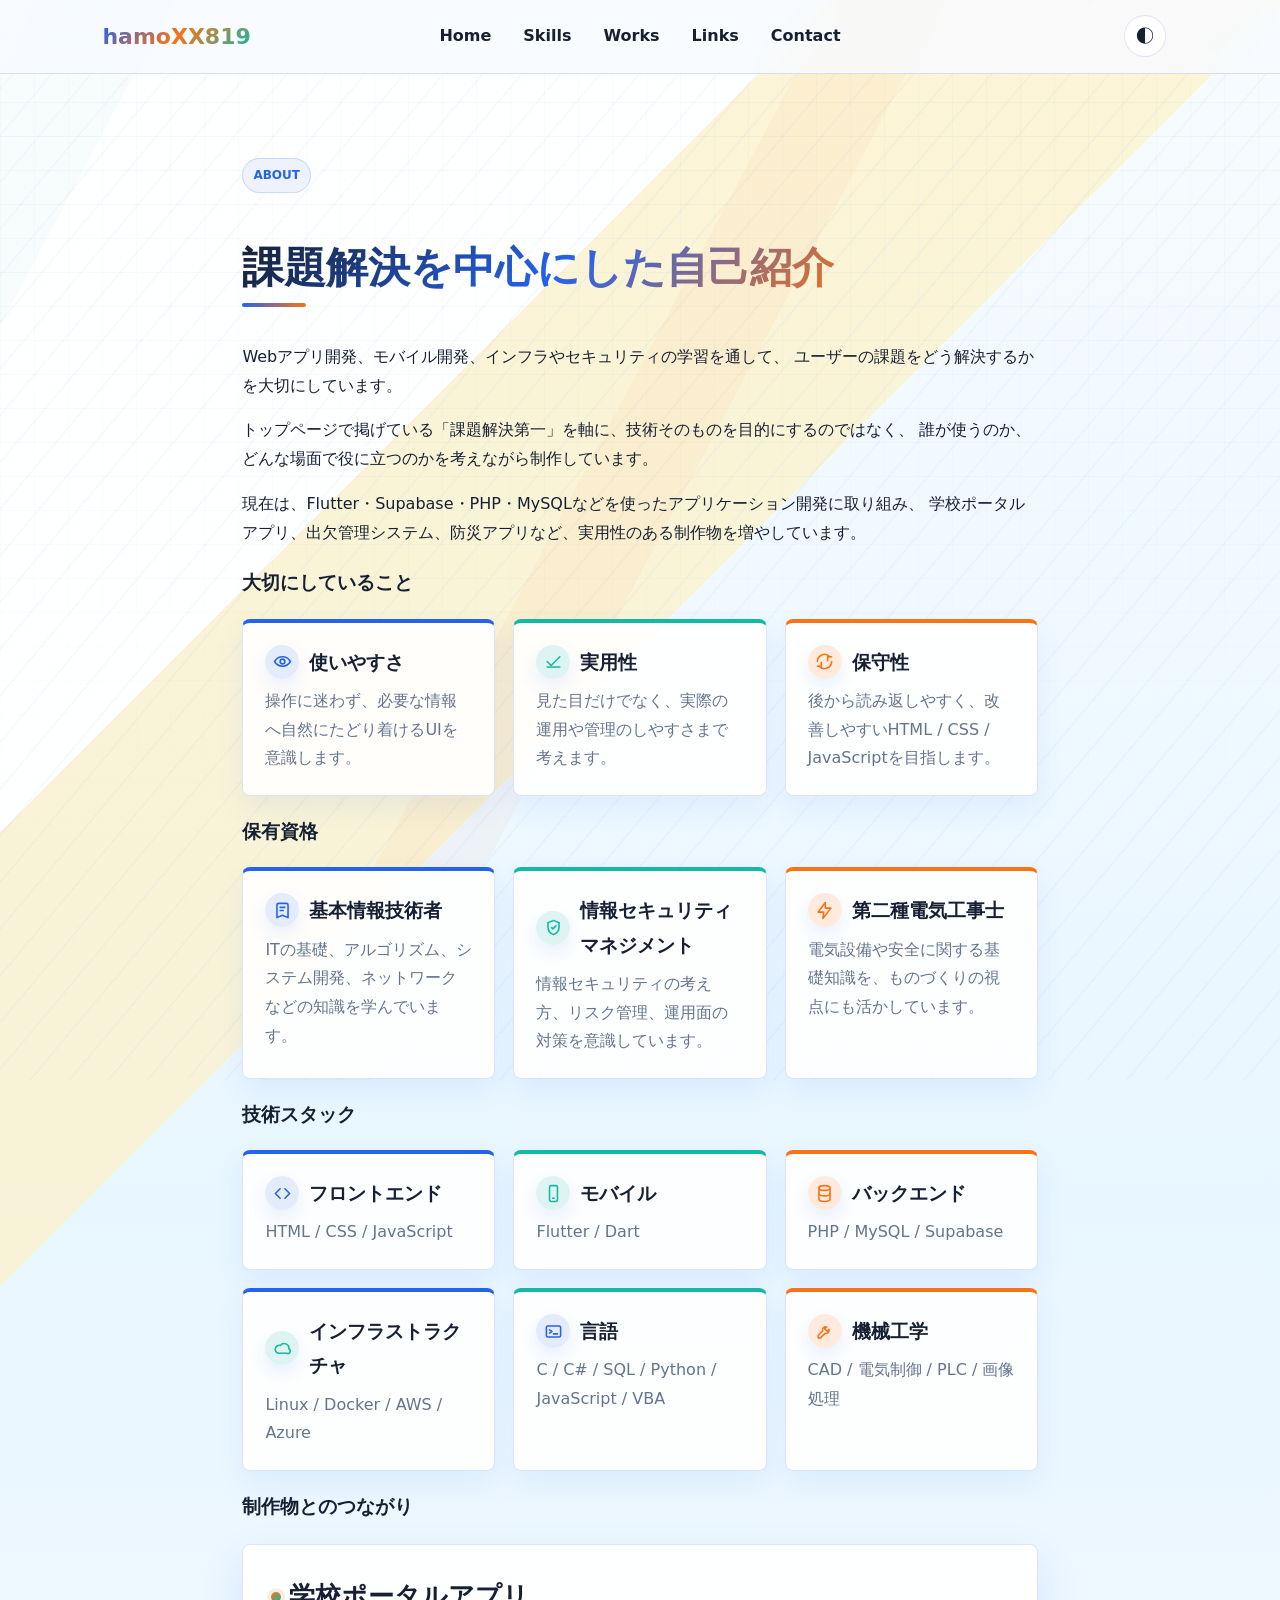
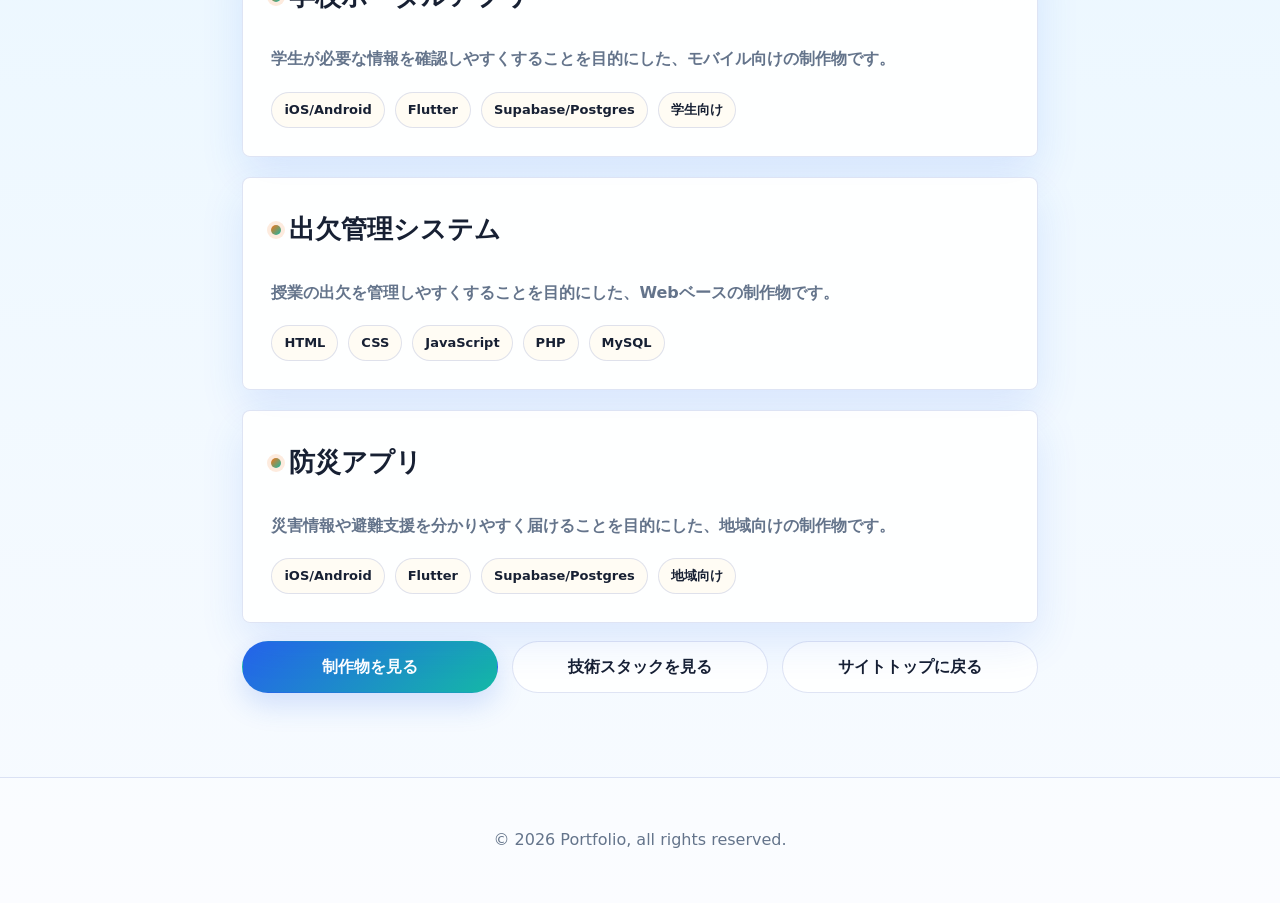
==== commit be7fef0b: "共通部品をjavascript内に格納" ====
--- a/about.html
+++ b/about.html
@@ -61,97 +61,16 @@
     </p>
 
     <h3>大切にしていること</h3>
-    <div class="skill-grid">
-      <article class="skill-card">
-        <h3>使いやすさ</h3>
-        <p>操作に迷わず、必要な情報へ自然にたどり着けるUIを意識します。</p>
-      </article>
-      <article class="skill-card">
-        <h3>実用性</h3>
-        <p>見た目だけでなく、実際の運用や管理のしやすさまで考えます。</p>
-      </article>
-      <article class="skill-card">
-        <h3>保守性</h3>
-        <p>後から読み返しやすく、改善しやすいHTML / CSS / JavaScriptを目指します。</p>
-      </article>
-    </div>
+    <div class="skill-grid" data-card-list="principles"></div>
 
     <h3>保有資格</h3>
-    <div class="skill-grid">
-      <article class="skill-card">
-        <h3>基本情報技術者</h3>
-        <p>ITの基礎、アルゴリズム、システム開発、ネットワークなどの知識を学んでいます。</p>
-      </article>
-      <article class="skill-card">
-        <h3>情報セキュリティマネジメント</h3>
-        <p>情報セキュリティの考え方、リスク管理、運用面の対策を意識しています。</p>
-      </article>
-      <article class="skill-card">
-        <h3>第二種電気工事士</h3>
-        <p>電気設備や安全に関する基礎知識を、ものづくりの視点にも活かしています。</p>
-      </article>
-    </div>
+    <div class="skill-grid" data-card-list="certifications"></div>
 
     <h3>技術スタック</h3>
-    <div class="skill-grid">
-      <article class="skill-card skill-card-frontend">
-        <h3><span class="skill-icon" aria-hidden="true"><svg viewBox="0 0 24 24"><path d="m9 18-6-6 6-6"/><path d="m15 6 6 6-6 6"/></svg></span>フロントエンド</h3>
-        <p>HTML / CSS / JavaScript</p>
-      </article>
-      <article class="skill-card skill-card-mobile">
-        <h3><span class="skill-icon" aria-hidden="true"><svg viewBox="0 0 24 24"><rect x="7" y="2" width="10" height="20" rx="2"/><path d="M11 18h2"/></svg></span>モバイル</h3>
-        <p>Flutter / Dart</p>
-      </article>
-      <article class="skill-card skill-card-backend">
-        <h3><span class="skill-icon" aria-hidden="true"><svg viewBox="0 0 24 24"><ellipse cx="12" cy="5" rx="7" ry="3"/><path d="M5 5v7c0 1.7 3.1 3 7 3s7-1.3 7-3V5"/><path d="M5 12v7c0 1.7 3.1 3 7 3s7-1.3 7-3v-7"/></svg></span>バックエンド</h3>
-        <p>PHP / MySQL / Supabase</p>
-      </article>
-      <article class="skill-card skill-card-infra">
-        <h3><span class="skill-icon" aria-hidden="true"><svg viewBox="0 0 24 24"><path d="M17.5 18H8a5 5 0 1 1 1.2-9.8A6 6 0 0 1 20 12.5 3 3 0 0 1 17.5 18Z"/></svg></span>インフラストラクチャ</h3>
-        <p>Linux / Docker / AWS / Azure</p>
-      </article>
-      <article class="skill-card skill-card-language">
-        <h3><span class="skill-icon" aria-hidden="true"><svg viewBox="0 0 24 24"><rect x="3" y="5" width="18" height="14" rx="2"/><path d="m7 10 3 2-3 2"/><path d="M12 15h5"/></svg></span>言語</h3>
-        <p>C / C# / SQL / Python / JavaScript / VBA</p>
-      </article>
-      <article class="skill-card skill-card-engineering">
-        <h3><span class="skill-icon" aria-hidden="true"><svg viewBox="0 0 24 24"><path d="M14.7 6.3a4 4 0 0 0-5 5L4 17v3h3l5.7-5.7a4 4 0 0 0 5-5l-2.4 2.4-3-3 2.4-2.4Z"/></svg></span>機械工学</h3>
-        <p>CAD / 電気制御 / PLC / 画像処理</p>
-      </article>
-    </div>
+    <div class="skill-grid" data-card-list="skills"></div>
 
     <h3>制作物とのつながり</h3>
-    <div class="card">
-      <h3>学校ポータルアプリ</h3>
-      <p>学生が必要な情報を確認しやすくすることを目的にした、モバイル向けの制作物です。</p>
-      <div class="tag-list">
-        <span>Flutter</span>
-        <span>Supabase/Postgres</span>
-        <span>学生向け</span>
-      </div>
-    </div>
-
-    <div class="card">
-      <h3>出欠管理システム</h3>
-      <p>授業の出欠を管理しやすくすることを目的にした、Webベースの制作物です。</p>
-      <div class="tag-list">
-        <span>HTML</span>
-        <span>CSS</span>
-        <span>JavaScript</span>
-        <span>PHP</span>
-        <span>MySQL</span>
-      </div>
-    </div>
-
-    <div class="card">
-      <h3>防災アプリ</h3>
-      <p>災害情報や避難支援を分かりやすく届けることを目的にした、地域向けの制作物です。</p>
-      <div class="tag-list">
-        <span>Flutter</span>
-        <span>Supabase/Postgres</span>
-        <span>地域向け</span>
-      </div>
-    </div>
+    <div data-card-list="works"></div>
 
     <div class="link-actions">
       <a class="btn btn-primary" href="index.html#works">制作物を見る</a>
--- a/style.css
+++ b/style.css
@@ -668,6 +668,18 @@
   background: color-mix(in srgb, var(--accent) 14%, var(--card));
 }
 
+.skill-card-practical .skill-icon,
+.skill-card-cert-security .skill-icon {
+  color: var(--accent-2);
+  background: color-mix(in srgb, var(--accent-2) 14%, var(--card));
+}
+
+.skill-card-maintainable .skill-icon,
+.skill-card-cert-electric .skill-icon {
+  color: var(--accent);
+  background: color-mix(in srgb, var(--accent) 14%, var(--card));
+}
+
 .skill-card p {
   margin: 0;
   color: var(--sub);
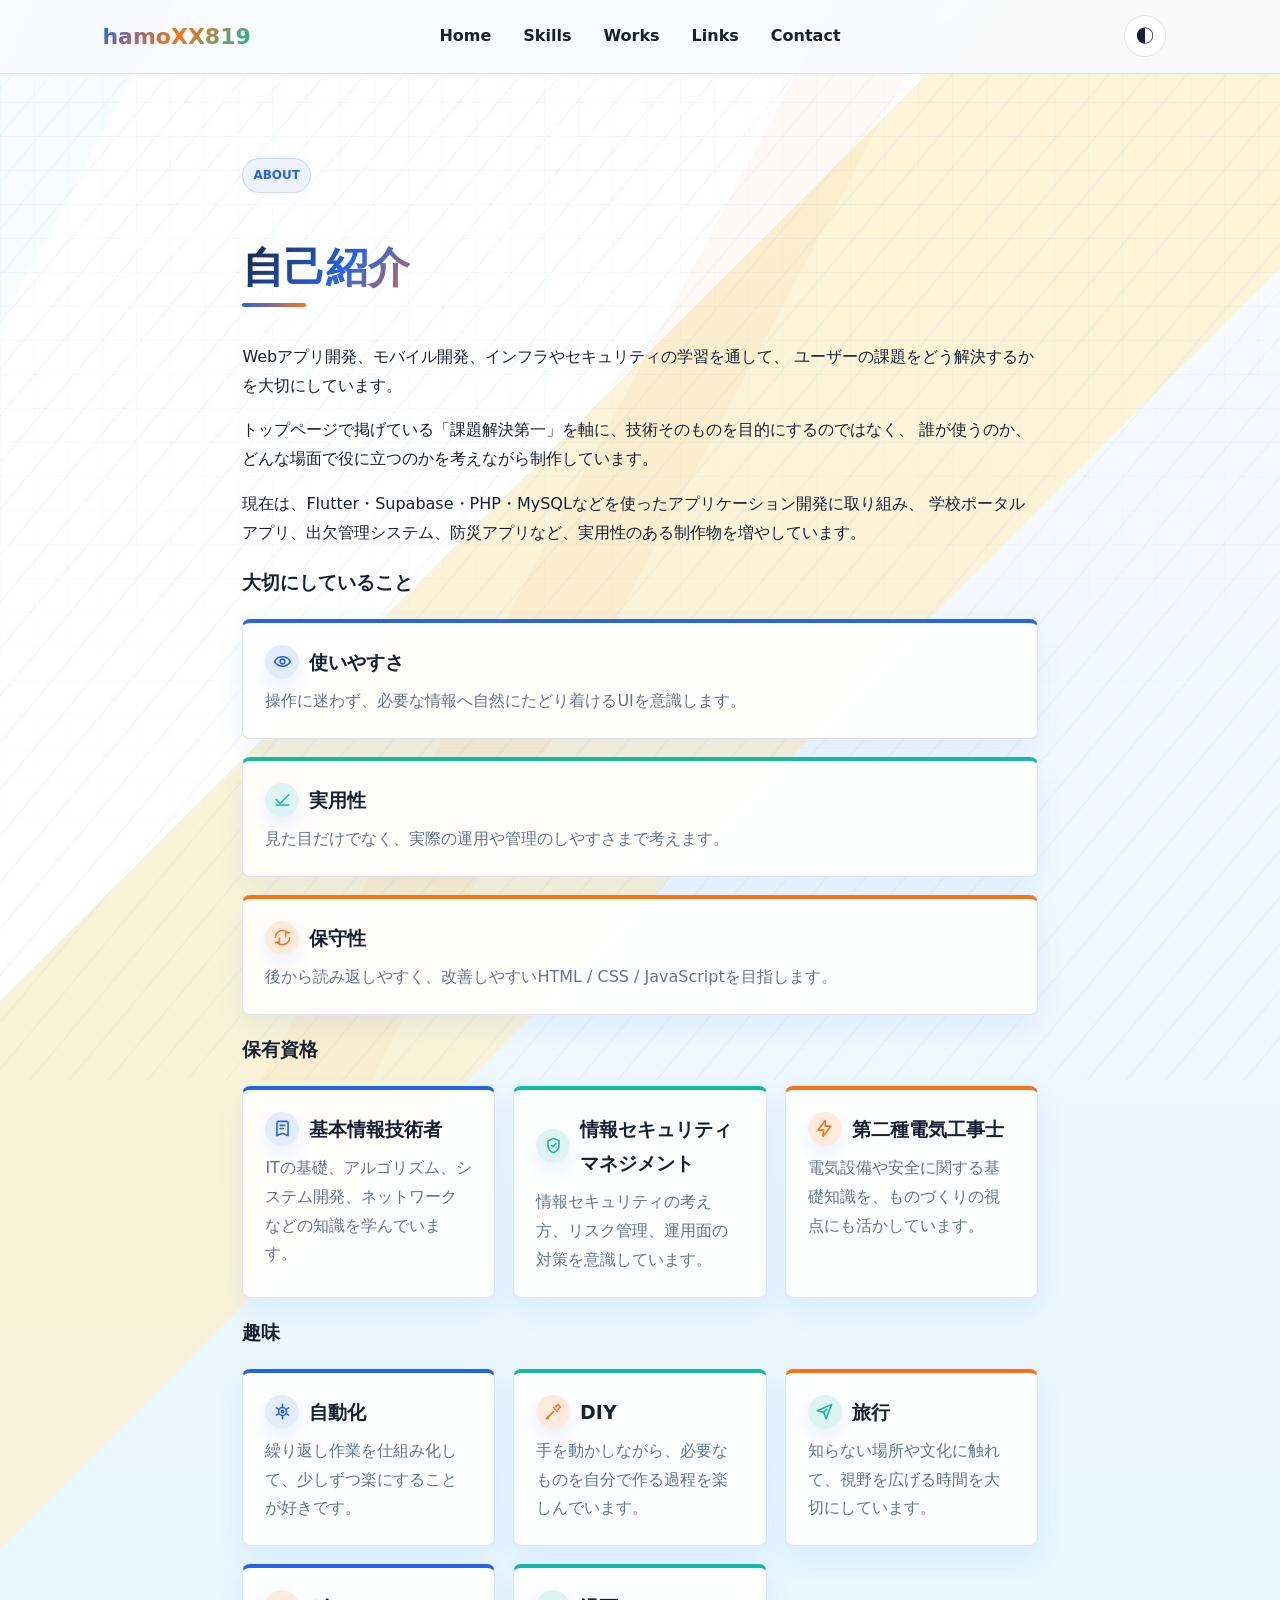
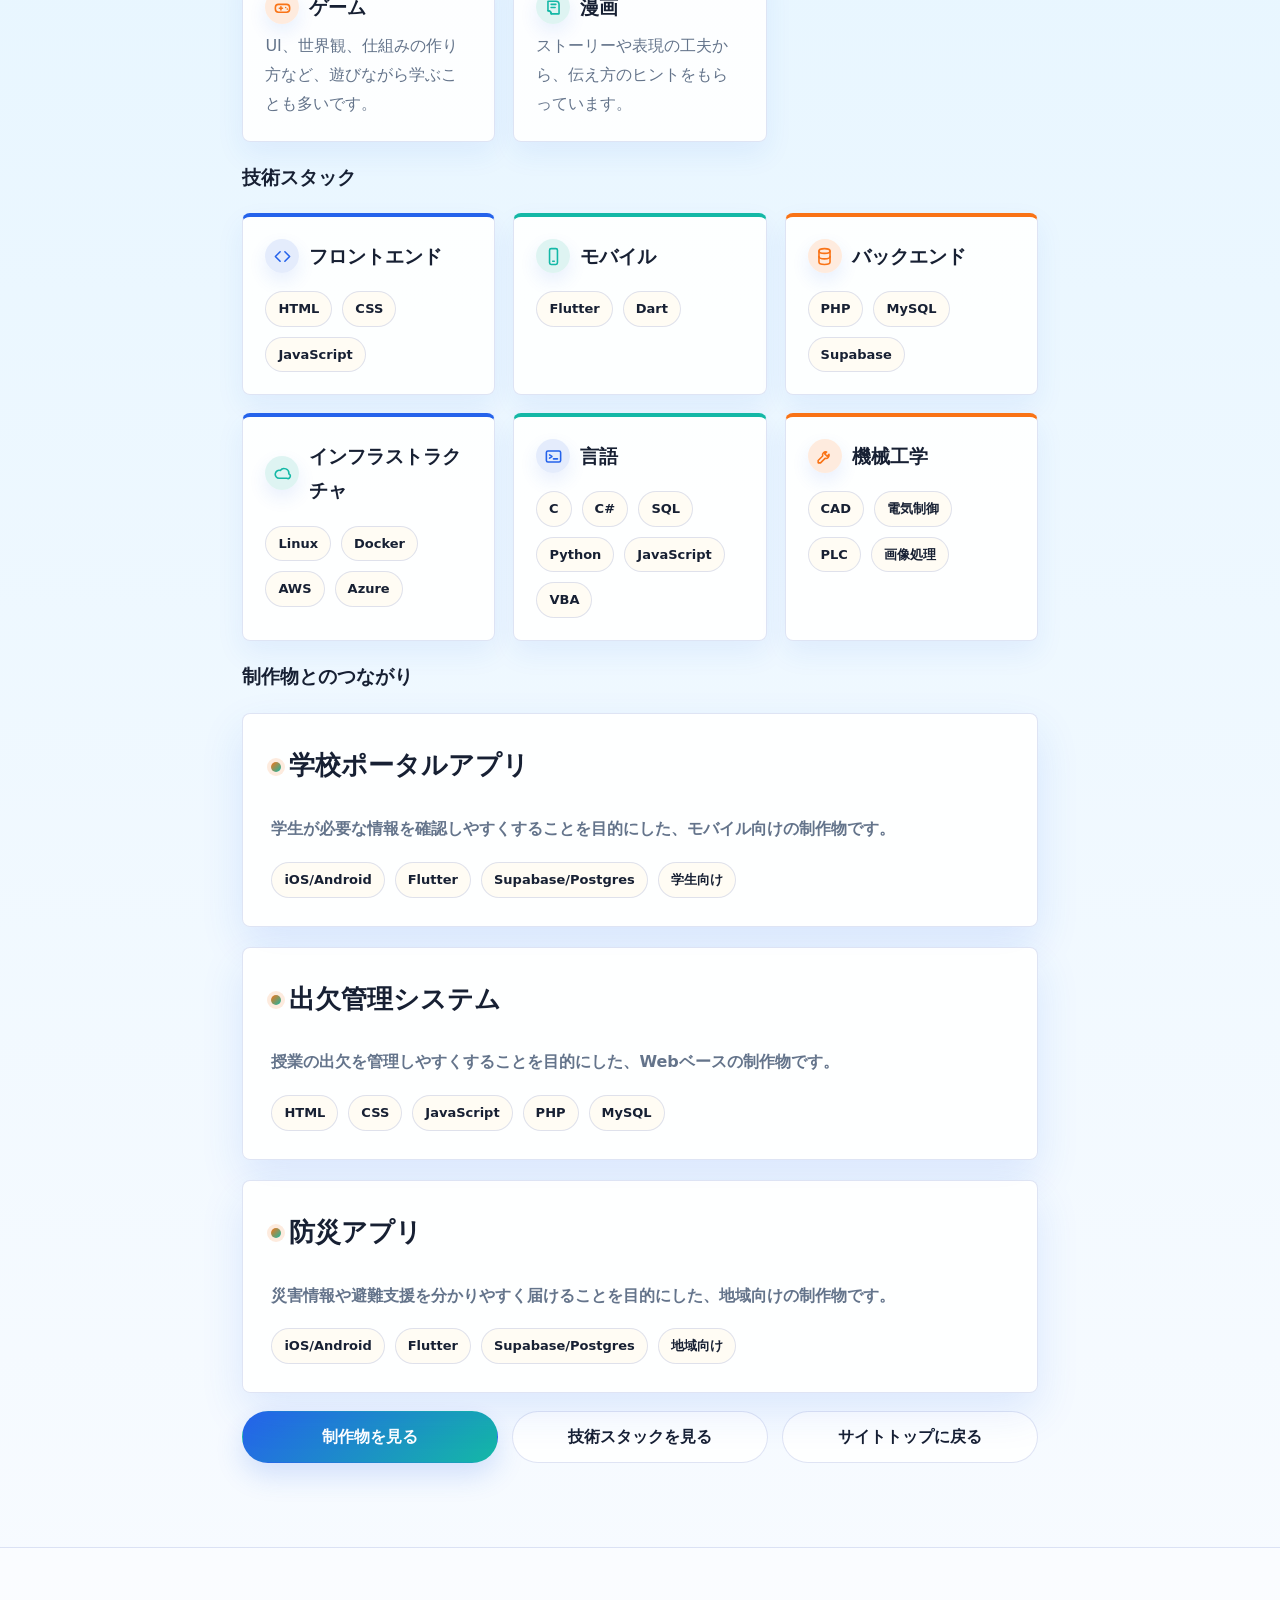
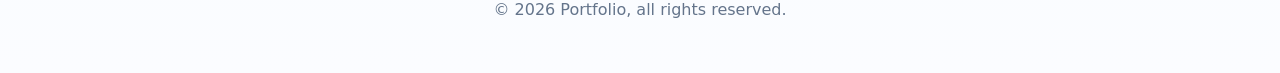
==== commit 7612e8a4: "タイトルを変更" ====
--- a/about.html
+++ b/about.html
@@ -43,7 +43,7 @@
 <main>
   <section class="content">
     <p class="eyebrow">About</p>
-    <h2>課題解決を中心にした自己紹介</h2>
+    <h2>自己紹介</h2>
 
     <p>
       Webアプリ開発、モバイル開発、インフラやセキュリティの学習を通して、
@@ -61,10 +61,13 @@
     </p>
 
     <h3>大切にしていること</h3>
-    <div class="skill-grid" data-card-list="principles"></div>
+    <div class="skill-grid principle-list" data-card-list="principles"></div>
 
     <h3>保有資格</h3>
     <div class="skill-grid" data-card-list="certifications"></div>
+
+    <h3>趣味</h3>
+    <div class="skill-grid" data-card-list="hobbies"></div>
 
     <h3>技術スタック</h3>
     <div class="skill-grid" data-card-list="skills"></div>
--- a/style.css
+++ b/style.css
@@ -99,6 +99,48 @@
   }
 }
 
+@keyframes introTitleIn {
+  0% {
+    opacity: 0;
+    transform: translateY(14px);
+    filter: blur(6px);
+  }
+  42%,
+  68% {
+    opacity: 1;
+    transform: translateY(0);
+    filter: blur(0);
+  }
+  100% {
+    opacity: 0;
+    transform: translateY(-18px);
+    filter: blur(4px);
+  }
+}
+
+@keyframes loadingRing {
+  0% {
+    transform: rotate(0deg);
+  }
+  100% {
+    transform: rotate(360deg);
+  }
+}
+
+@keyframes introSplashOut {
+  0%,
+  68% {
+    opacity: 1;
+    transform: translateY(0);
+    visibility: visible;
+  }
+  100% {
+    opacity: 0;
+    transform: translateY(-100%);
+    visibility: hidden;
+  }
+}
+
 /* Reset & Base Styles */
 * {
   box-sizing: border-box;
@@ -570,15 +612,16 @@
 .hero-visual img {
   width: 100%;
   display: block;
-  border-radius: 16px;
-  border: 2px solid rgba(255, 255, 255, 0.82);
-  background:
-    linear-gradient(135deg, rgba(255, 255, 255, 0.92), rgba(232, 246, 255, 0.72));
-  box-shadow: var(--shadow-soft);
+  border: 0;
+  border-radius: 0;
+  background: transparent;
+  box-shadow: none;
+  filter: drop-shadow(0 24px 28px rgba(37, 99, 235, 0.16));
 }
 
 html[data-theme="dark"] .hero-visual img {
-  box-shadow: 0 24px 60px rgba(0, 0, 0, 0.3);
+  box-shadow: none;
+  filter: drop-shadow(0 24px 28px rgba(0, 0, 0, 0.32));
 }
 
 /* Skills */
@@ -586,6 +629,10 @@
   display: grid;
   grid-template-columns: repeat(auto-fit, minmax(220px, 1fr));
   gap: 18px;
+}
+
+.principle-list {
+  grid-template-columns: 1fr;
 }
 
 .skill-card {
@@ -680,9 +727,25 @@
   background: color-mix(in srgb, var(--accent) 14%, var(--card));
 }
 
+.skill-card-hobby-diy .skill-icon,
+.skill-card-hobby-game .skill-icon {
+  color: var(--accent);
+  background: color-mix(in srgb, var(--accent) 14%, var(--card));
+}
+
+.skill-card-hobby-travel .skill-icon,
+.skill-card-hobby-manga .skill-icon {
+  color: var(--accent-2);
+  background: color-mix(in srgb, var(--accent-2) 14%, var(--card));
+}
+
 .skill-card p {
   margin: 0;
   color: var(--sub);
+}
+
+.skill-tag-list {
+  margin-top: 12px;
 }
 
 /* Cards */
@@ -885,6 +948,67 @@
 /* Modal styles for card details */
 .no-scroll {
   overflow: hidden;
+}
+
+.intro-splash {
+  position: fixed;
+  inset: 0;
+  z-index: 100;
+  display: grid;
+  place-items: center;
+  overflow: hidden;
+  background:
+    radial-gradient(circle at 18% 18%, rgba(20, 184, 166, 0.12), transparent 34%),
+    radial-gradient(circle at 82% 24%, rgba(249, 115, 22, 0.14), transparent 32%),
+    linear-gradient(135deg, var(--bg) 0%, color-mix(in srgb, var(--accent-soft) 62%, var(--bg)) 48%, var(--bg-strong) 100%);
+  animation: introSplashOut 2.3s cubic-bezier(.77, 0, .18, 1) forwards;
+}
+
+.intro-splash::before {
+  content: "";
+  position: absolute;
+  inset: 18%;
+  border: 1px solid color-mix(in srgb, var(--scene-main) 12%, transparent);
+  border-radius: 999px;
+  transform: rotate(-5deg);
+}
+
+.intro-splash__inner {
+  position: relative;
+  padding: 0 6%;
+  text-align: center;
+}
+
+.intro-splash__inner::after {
+  content: "";
+  display: block;
+  width: 52px;
+  height: 52px;
+  margin: 24px auto 0;
+  border: 6px solid color-mix(in srgb, var(--scene-main) 14%, var(--card));
+  border-top-color: var(--accent);
+  border-right-color: var(--accent-2);
+  border-radius: 50%;
+  box-shadow: 0 12px 28px rgba(37, 99, 235, 0.12);
+  animation: loadingRing 0.9s linear infinite;
+}
+
+.intro-splash__inner::before {
+  content: none;
+}
+
+.intro-splash__title {
+  margin: 0;
+  font-size: clamp(34px, 7vw, 72px);
+  font-weight: 900;
+  line-height: 1.1;
+  color: var(--text);
+  text-shadow: 0 14px 32px rgba(37, 99, 235, 0.12);
+  animation: introTitleIn 2.05s cubic-bezier(.2, .9, .2, 1) forwards;
+}
+
+.intro-splash.is-hidden {
+  display: none;
 }
 
 .modal {
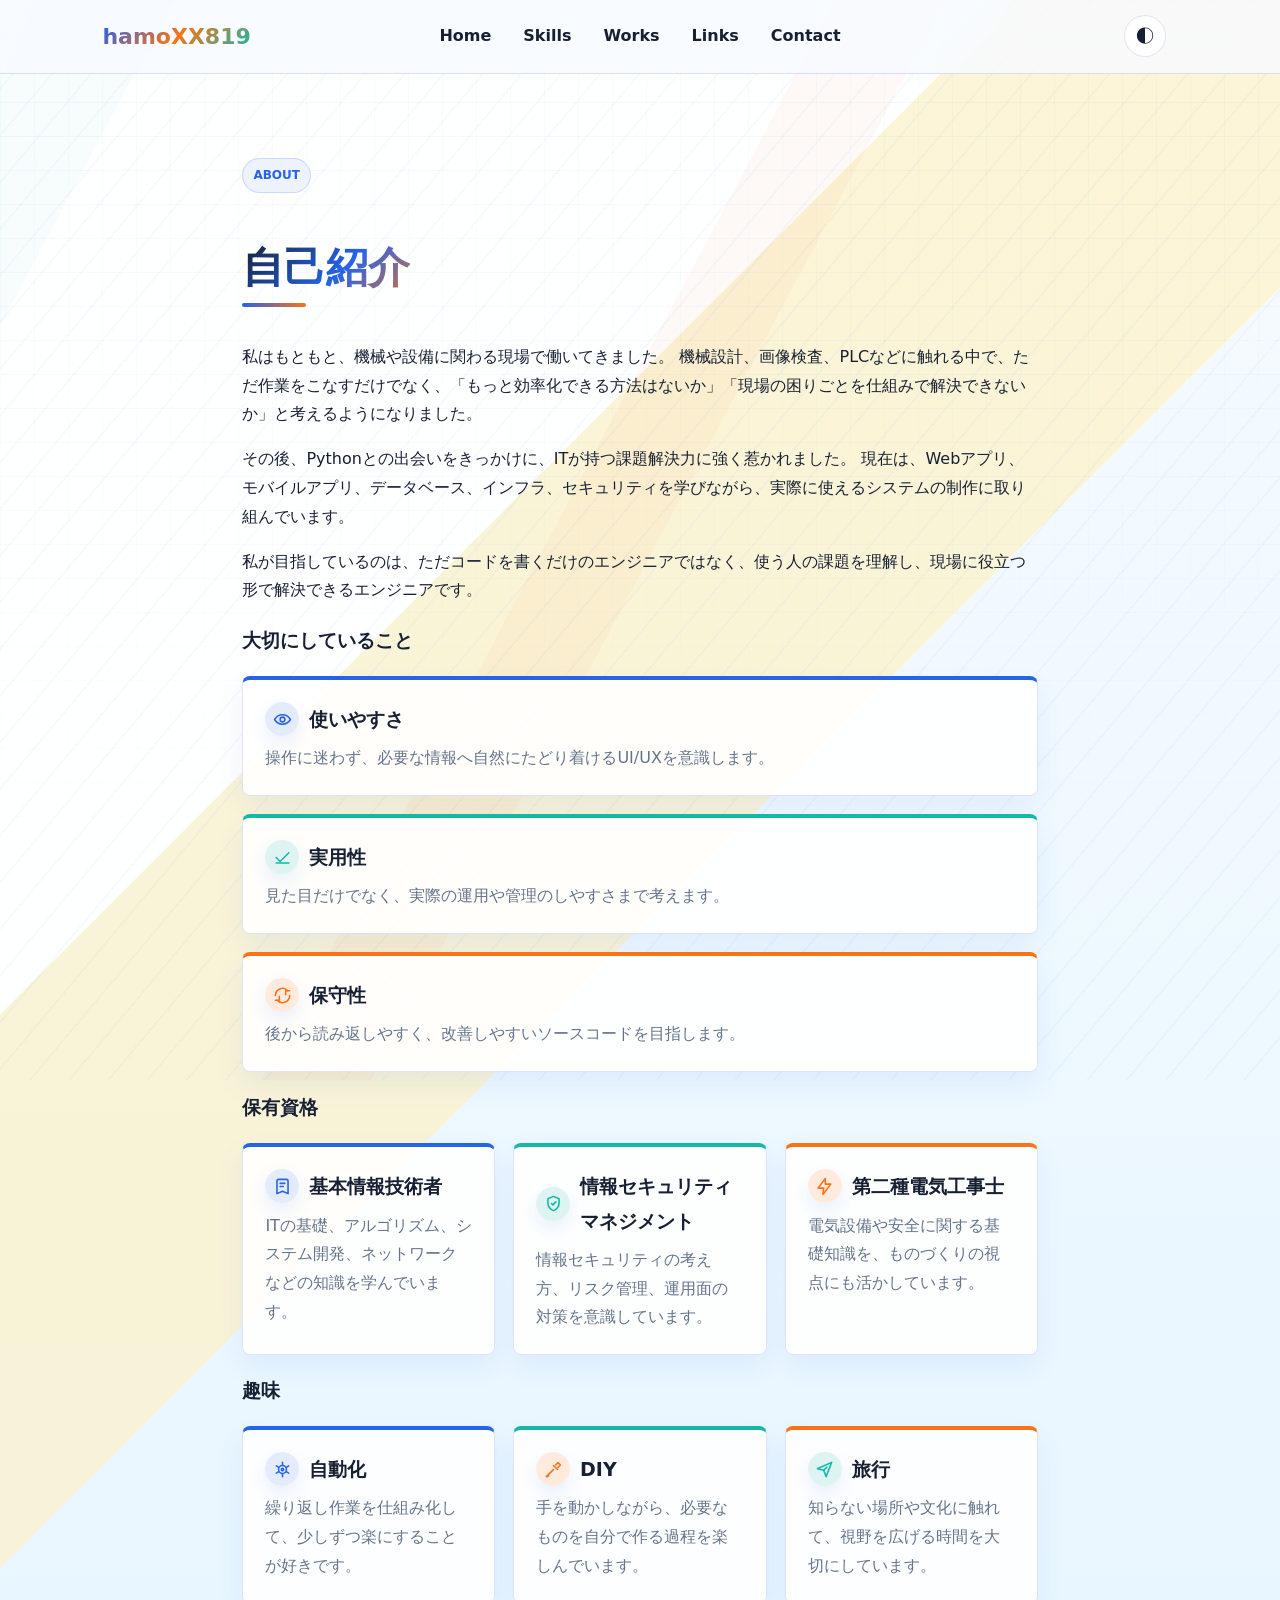
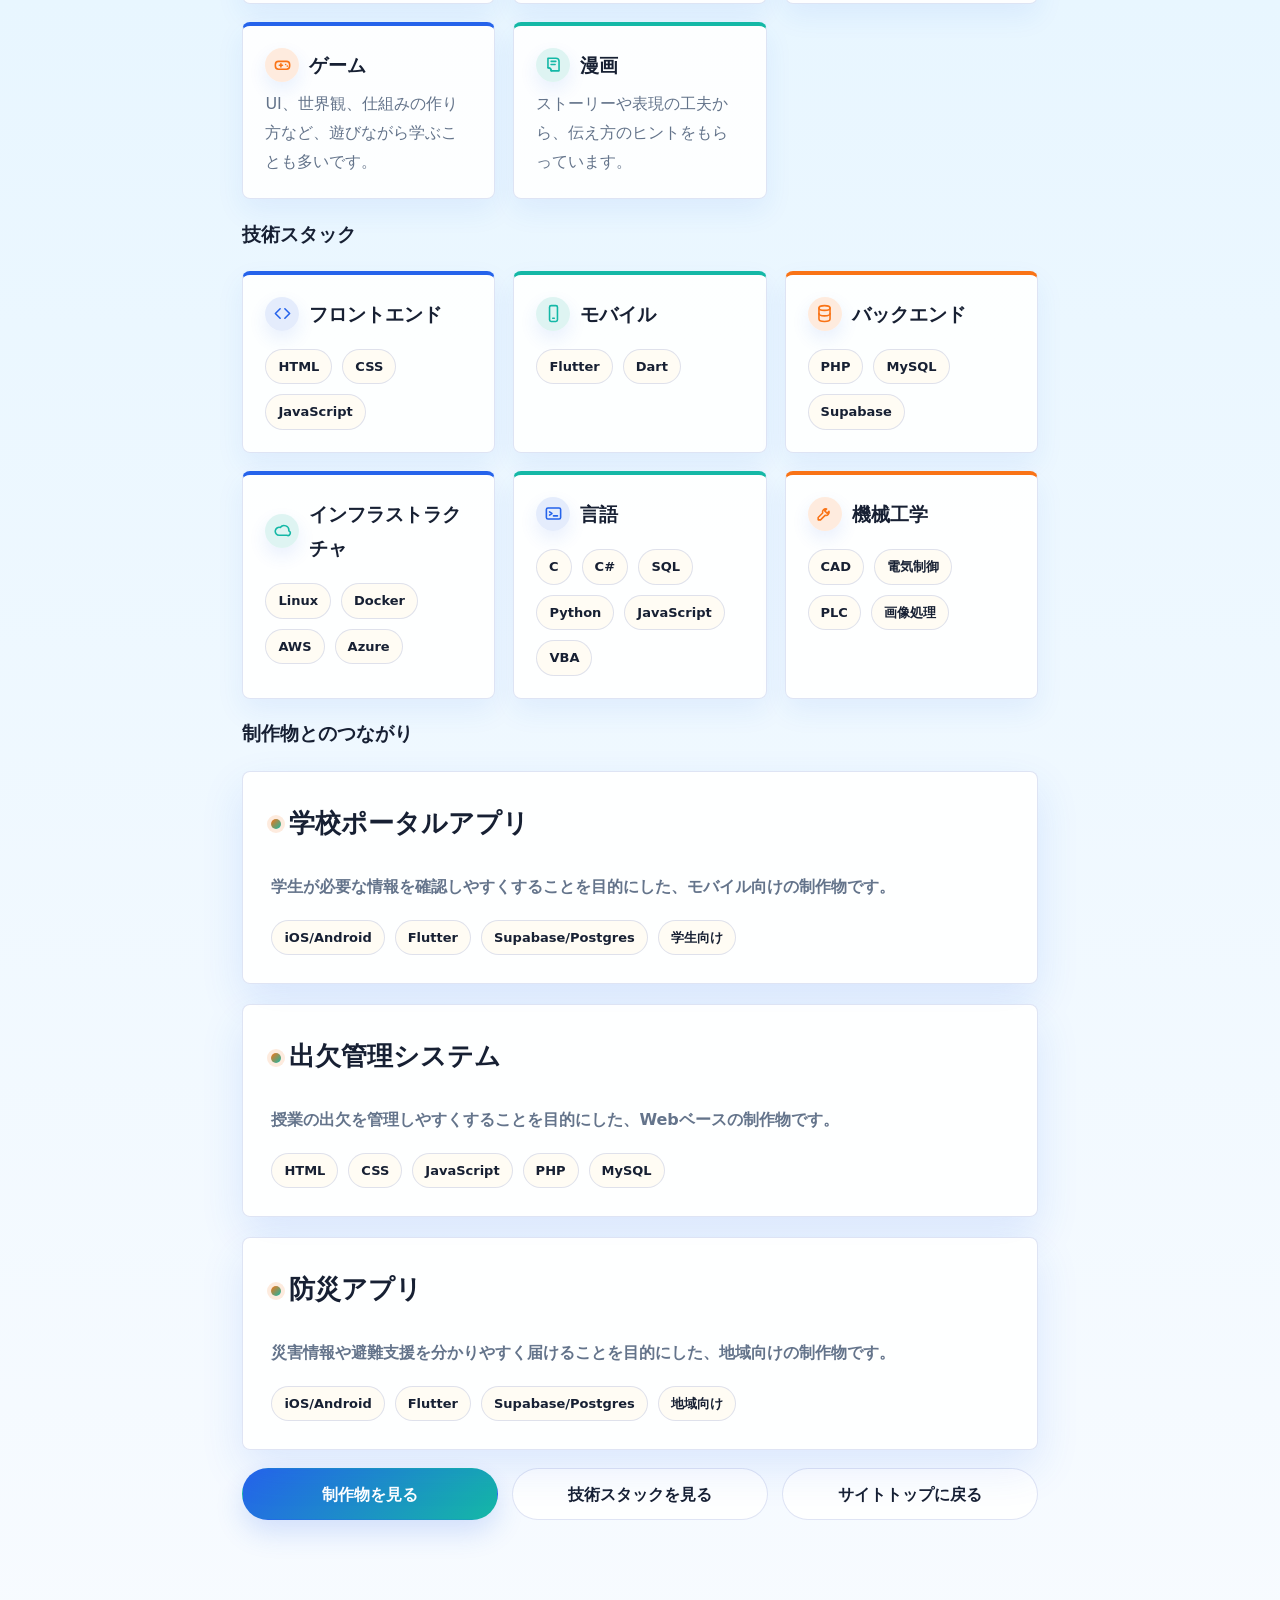
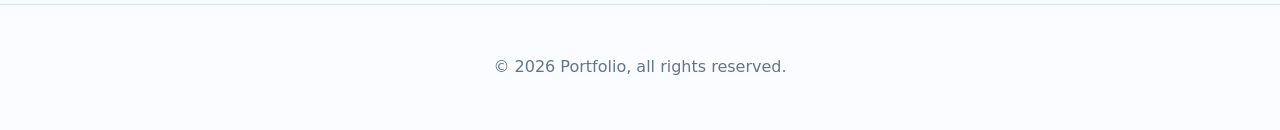
==== commit 101e6d8d: "自己紹介文を修正" ====
--- a/about.html
+++ b/about.html
@@ -46,18 +46,17 @@
     <h2>自己紹介</h2>
 
     <p>
-      Webアプリ開発、モバイル開発、インフラやセキュリティの学習を通して、
-      ユーザーの課題をどう解決するかを大切にしています。
+      私はもともと、機械や設備に関わる現場で働いてきました。
+      機械設計、画像検査、PLCなどに触れる中で、ただ作業をこなすだけでなく、「もっと効率化できる方法はないか」「現場の困りごとを仕組みで解決できないか」と考えるようになりました。
     </p>
 
     <p>
-      トップページで掲げている「課題解決第一」を軸に、技術そのものを目的にするのではなく、
-      誰が使うのか、どんな場面で役に立つのかを考えながら制作しています。
+      その後、Pythonとの出会いをきっかけに、ITが持つ課題解決力に強く惹かれました。
+      現在は、Webアプリ、モバイルアプリ、データベース、インフラ、セキュリティを学びながら、実際に使えるシステムの制作に取り組んでいます。
     </p>
 
     <p>
-      現在は、Flutter・Supabase・PHP・MySQLなどを使ったアプリケーション開発に取り組み、
-      学校ポータルアプリ、出欠管理システム、防災アプリなど、実用性のある制作物を増やしています。
+      私が目指しているのは、ただコードを書くだけのエンジニアではなく、使う人の課題を理解し、現場に役立つ形で解決できるエンジニアです。
     </p>
 
     <h3>大切にしていること</h3>
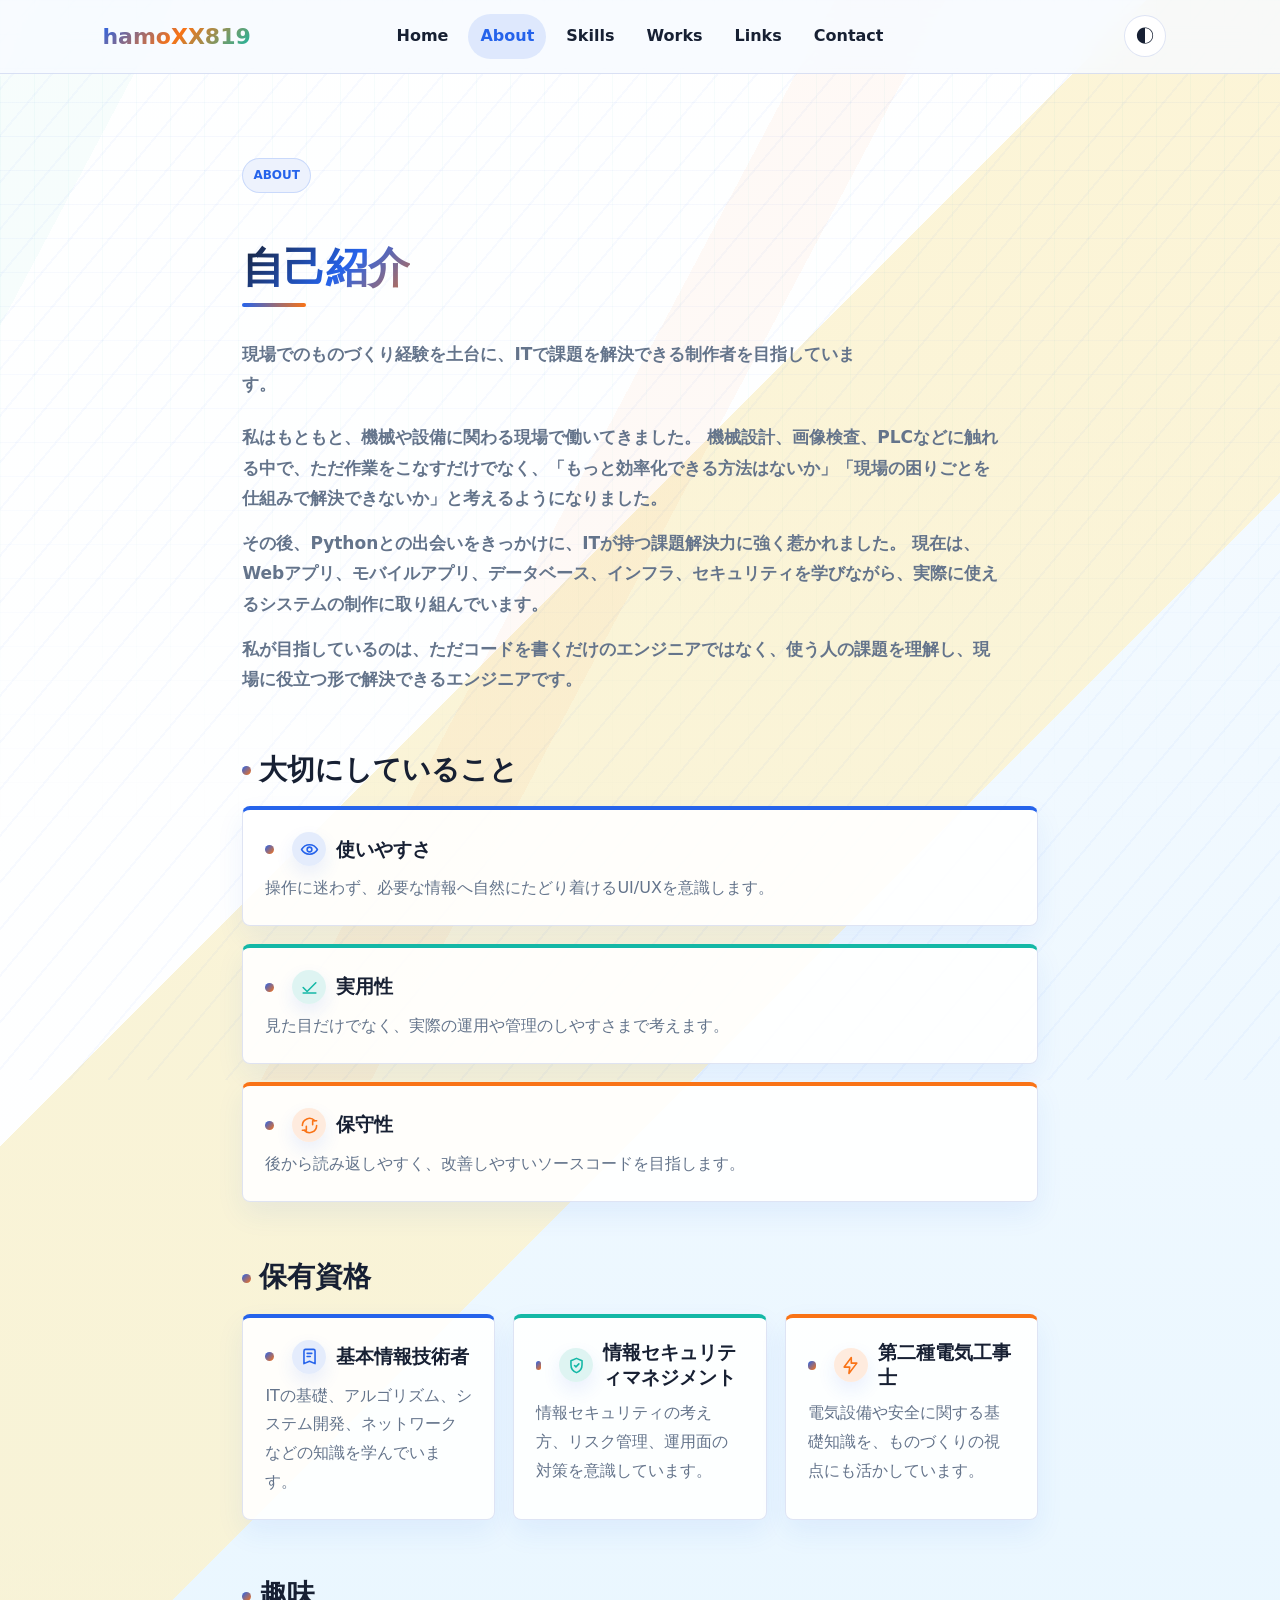
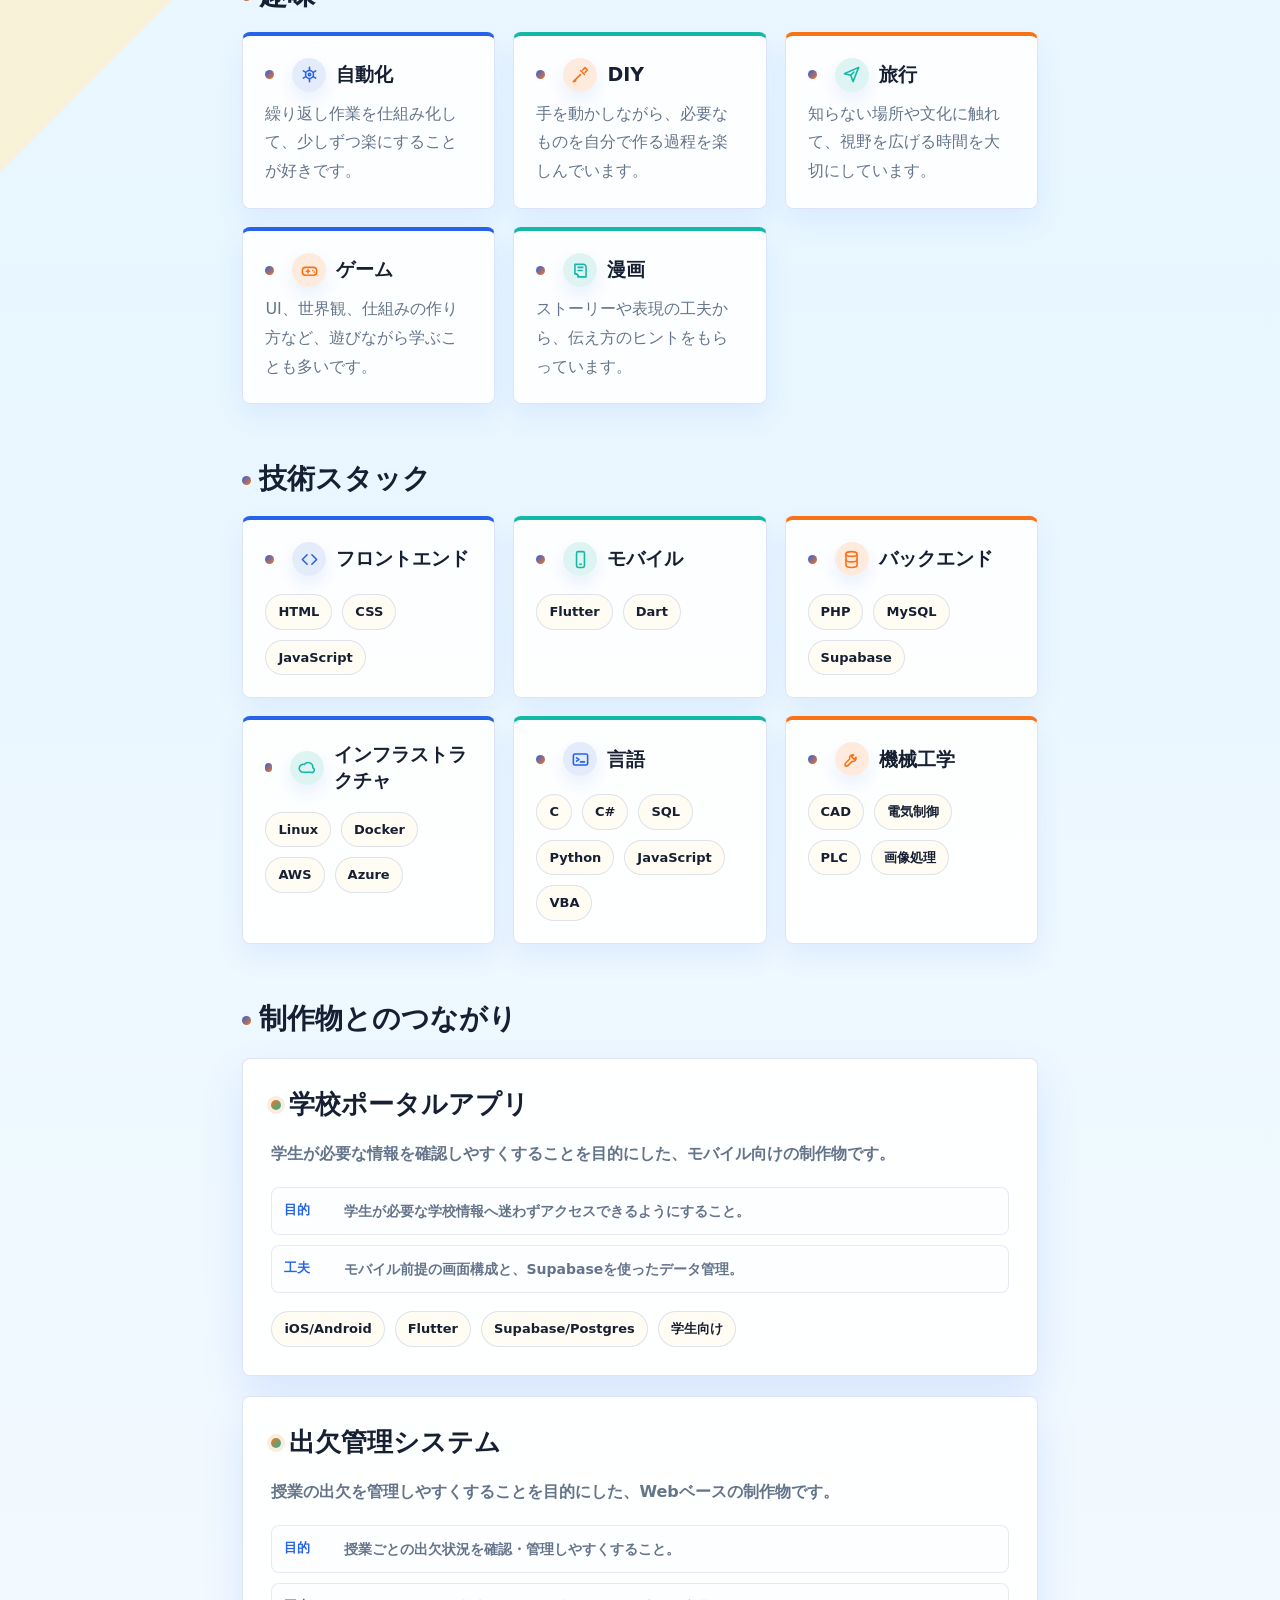
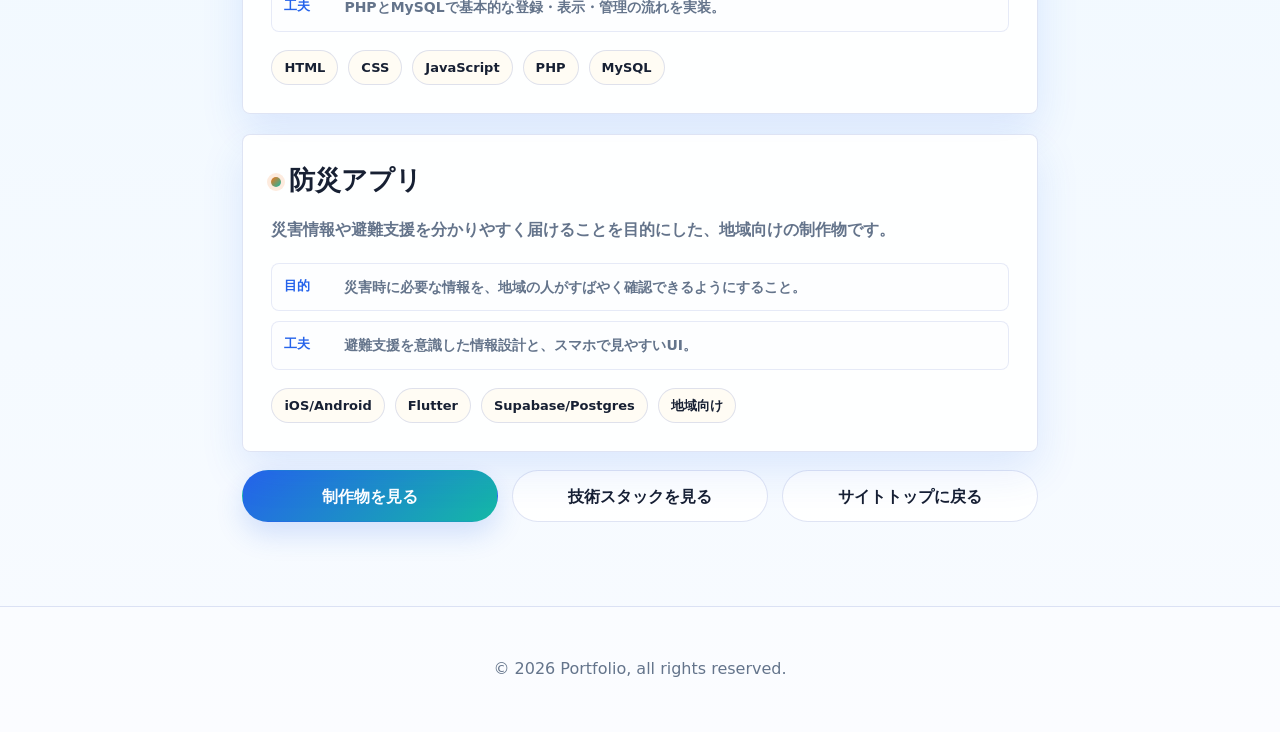
==== commit 96a7daff: "Aboutページとの統一感チェック" ====
--- a/about.html
+++ b/about.html
@@ -22,8 +22,9 @@
 <header>
   <h1><a href="index.html">hamoXX819</a></h1>
 
-  <nav id="menu" role="navigation" aria-label="メインナビゲーション" aria-hidden="true">
+  <nav id="menu" role="navigation" aria-label="メインナビゲーション" aria-hidden="false">
     <a href="index.html">Home</a>
+    <a href="about.html" aria-current="page">About</a>
     <a href="index.html#skills">Skills</a>
     <a href="index.html#works">Works</a>
     <a href="index.html#links">Links</a>
@@ -44,20 +45,25 @@
   <section class="content">
     <p class="eyebrow">About</p>
     <h2>自己紹介</h2>
+    <p class="section-lead">
+      現場でのものづくり経験を土台に、ITで課題を解決できる制作者を目指しています。
+    </p>
 
-    <p>
+    <div class="about-story">
+      <p>
       私はもともと、機械や設備に関わる現場で働いてきました。
       機械設計、画像検査、PLCなどに触れる中で、ただ作業をこなすだけでなく、「もっと効率化できる方法はないか」「現場の困りごとを仕組みで解決できないか」と考えるようになりました。
-    </p>
+      </p>
 
-    <p>
+      <p>
       その後、Pythonとの出会いをきっかけに、ITが持つ課題解決力に強く惹かれました。
       現在は、Webアプリ、モバイルアプリ、データベース、インフラ、セキュリティを学びながら、実際に使えるシステムの制作に取り組んでいます。
-    </p>
+      </p>
 
-    <p>
+      <p>
       私が目指しているのは、ただコードを書くだけのエンジニアではなく、使う人の課題を理解し、現場に役立つ形で解決できるエンジニアです。
-    </p>
+      </p>
+    </div>
 
     <h3>大切にしていること</h3>
     <div class="skill-grid principle-list" data-card-list="principles"></div>
--- a/style.css
+++ b/style.css
@@ -163,6 +163,7 @@
   line-height: 1.8;
   animation: fadeIn 0.6s ease-in-out;
   transition: color 0.45s ease;
+  overflow-x: clip;
 }
 
 section[id] {
@@ -431,6 +432,11 @@
   color: var(--scene-main);
 }
 
+nav a[aria-current="page"] {
+  background: color-mix(in srgb, var(--scene-main) 12%, transparent);
+  color: var(--scene-main);
+}
+
 /* Hamburger Menu */
 .menu-toggle {
   display: none;
@@ -521,6 +527,46 @@
   color: var(--sub);
 }
 
+.content {
+  max-width: 1000px;
+}
+
+.content > .section-lead {
+  margin-bottom: 22px;
+}
+
+.content h3 {
+  margin: 56px 0 18px;
+  color: var(--text);
+  font-size: clamp(22px, 3vw, 28px);
+  line-height: 1.35;
+}
+
+.content h3::before {
+  content: "";
+  display: inline-block;
+  width: 9px;
+  height: 9px;
+  margin-right: 8px;
+  border-radius: 999px;
+  background: linear-gradient(135deg, var(--scene-main), var(--accent));
+  vertical-align: 0.12em;
+}
+
+.about-story {
+  display: grid;
+  gap: 14px;
+  max-width: 760px;
+  margin-top: 22px;
+}
+
+.about-story p {
+  margin: 0;
+  color: var(--sub);
+  font-size: 17px;
+  font-weight: 600;
+}
+
 .hero {
   display: grid;
   grid-template-columns: minmax(0, 1.3fr) minmax(240px, 0.8fr);
@@ -544,6 +590,14 @@
   transition: color 0.45s ease;
 }
 
+.section-lead {
+  max-width: 640px;
+  margin: -4px 0 0;
+  color: var(--sub);
+  font-size: 17px;
+  font-weight: 600;
+}
+
 .hero h2 {
   font-size: clamp(36px, 6vw, 64px);
   line-height: 1.25;
@@ -559,11 +613,18 @@
   margin-bottom: 0;
 }
 
+.hero-actions {
+  display: flex;
+  flex-wrap: wrap;
+  gap: 12px;
+  margin-top: 24px;
+}
+
 .hero-points {
   display: flex;
   flex-wrap: wrap;
   gap: 12px;
-  margin-top: 24px;
+  margin-top: 22px;
 }
 
 .hero-points span,
@@ -827,6 +888,38 @@
   margin-bottom: 0;
 }
 
+.work-summary {
+  display: grid;
+  gap: 10px;
+  margin: 18px 0 0;
+}
+
+.work-summary div {
+  display: grid;
+  grid-template-columns: 48px minmax(0, 1fr);
+  gap: 12px;
+  align-items: start;
+  padding: 12px;
+  border: 1px solid color-mix(in srgb, var(--border) 72%, transparent);
+  border-radius: 8px;
+  background: color-mix(in srgb, var(--card) 80%, var(--bg));
+}
+
+.work-summary dt {
+  color: var(--scene-main);
+  font-size: 13px;
+  font-weight: 900;
+  line-height: 1.5;
+}
+
+.work-summary dd {
+  margin: 0;
+  color: var(--sub);
+  font-size: 14px;
+  font-weight: 700;
+  line-height: 1.6;
+}
+
 .tag-list {
   display: flex;
   flex-wrap: wrap;
@@ -850,7 +943,8 @@
   margin-top: 18px;
 }
 
-.card-links a {
+.card-links a,
+.card-detail {
   color: var(--scene-main);
   text-decoration: none;
   font-weight: 900;
@@ -862,11 +956,8 @@
   appearance: none;
   border: 0;
   background: transparent;
-  color: var(--scene-main);
   cursor: pointer;
   font: inherit;
-  font-weight: 900;
-  padding: 0;
 }
 
 .card-links a:hover,
@@ -916,6 +1007,57 @@
 
 .link-actions .btn {
   min-height: 52px;
+}
+
+.link-list {
+  display: grid;
+  grid-template-columns: repeat(3, minmax(0, 1fr));
+  gap: 14px;
+  margin-top: 24px;
+}
+
+.link-item {
+  display: grid;
+  gap: 6px;
+  min-height: 132px;
+  padding: 18px;
+  border: 1px solid var(--border);
+  border-radius: 8px;
+  background: var(--card);
+  box-shadow: 0 12px 28px rgba(37, 99, 235, 0.08);
+}
+
+.link-item__label {
+  width: fit-content;
+  padding: 4px 8px;
+  border-radius: 999px;
+  color: var(--scene-main);
+  background: color-mix(in srgb, var(--scene-main) 10%, transparent);
+  font-size: 12px;
+  font-weight: 900;
+  line-height: 1.4;
+}
+
+.link-item strong {
+  color: var(--text);
+  font-size: 18px;
+  line-height: 1.45;
+}
+
+.link-item a,
+.link-item > span:last-child {
+  align-self: end;
+  color: var(--scene-main);
+  font-weight: 900;
+  text-decoration: none;
+}
+
+.link-item a:hover {
+  text-decoration: underline;
+}
+
+.link-item.is-muted {
+  opacity: 0.72;
 }
 
 html[data-theme="dark"] .hero-points span,
@@ -1077,8 +1219,59 @@
   line-height: 1.6;
 }
 
+.modal-lead {
+  margin: 0 0 16px;
+  color: var(--text);
+  font-weight: 700;
+}
+
+.modal-detail-grid {
+  display: grid;
+  gap: 12px;
+}
+
+.modal-detail-block {
+  padding: 14px;
+  border: 1px solid var(--border);
+  border-radius: 8px;
+  background: color-mix(in srgb, var(--card) 80%, var(--bg));
+}
+
+.modal-detail-block h4 {
+  margin: 0 0 8px;
+  color: var(--scene-main);
+  font-size: 14px;
+  font-weight: 900;
+}
+
+.modal-detail-block p,
+.modal-detail-block ul {
+  margin: 0;
+}
+
+.modal-detail-block ul {
+  padding-left: 20px;
+}
+
+.modal-detail-block li {
+  margin: 4px 0;
+}
+
+.modal-tags {
+  margin: 16px 0 0;
+  color: var(--sub);
+  font-size: 14px;
+}
+
 @media (max-width: 600px) {
-  .modal-dialog { padding: 14px; }
+  .modal-dialog {
+    width: min(94%, 420px);
+    padding: 14px;
+  }
+
+  .modal-detail-block {
+    padding: 12px;
+  }
 }
 
 @media (prefers-reduced-motion: reduce) {
@@ -1132,6 +1325,10 @@
     grid-template-columns: 1fr;
   }
 
+  .link-list {
+    grid-template-columns: 1fr;
+  }
+
   .card h3 {
     font-size: 22px;
   }
@@ -1143,33 +1340,57 @@
     padding: 12px 5%;
     display: flex;
     flex-wrap: wrap;
+    align-items: center;
+    gap: 10px;
   }
 
   header h1 {
+    flex: 1 1 auto;
+    min-width: 0;
     font-size: 18px;
     order: 1;
+  }
+
+  header h1 a {
+    display: inline-block;
+    max-width: 100%;
+    overflow-wrap: anywhere;
   }
 
   .menu-toggle {
     display: flex;
     order: 2;
+    align-items: center;
+    justify-content: center;
+    width: 42px;
+    height: 42px;
+    border: 1px solid var(--border);
+    border-radius: 999px;
+    background: var(--card);
   }
 
   .header-actions {
     order: 2;
     width: auto;
+    margin-left: auto;
     justify-content: flex-end;
+  }
+
+  .theme-toggle {
+    width: 42px;
+    height: 42px;
+    margin: 0;
   }
 
   nav {
     display: none;
     flex-direction: column;
-    gap: 12px;
+    gap: 8px;
     width: 100%;
     order: 3;
-    padding: 16px 0;
+    padding: 12px 0 4px;
     border-top: 1px solid var(--border);
-    margin-top: 12px;
+    margin-top: 2px;
   }
 
   nav.active {
@@ -1177,8 +1398,10 @@
   }
 
   nav a {
+    width: 100%;
     font-size: 16px;
-    padding: 8px 0;
+    padding: 10px 12px;
+    border-radius: 8px;
   }
 
   section {
@@ -1189,20 +1412,63 @@
     font-size: 24px;
   }
 
+  .content h3 {
+    margin-top: 42px;
+    font-size: 21px;
+  }
+
+  .about-story {
+    gap: 12px;
+    margin-top: 18px;
+  }
+
+  .about-story p {
+    font-size: 15px;
+  }
+
   #about p {
     font-size: 16px;
   }
 
+  .hero {
+    min-height: auto;
+    padding-top: 48px;
+  }
+
+  .hero h2 {
+    font-size: 34px;
+  }
+
   .hero p {
     font-size: 16px;
   }
 
+  .hero-actions {
+    gap: 10px;
+    margin-top: 20px;
+  }
+
+  .hero-actions .btn {
+    width: 100%;
+  }
+
+  .hero-points {
+    gap: 8px;
+    margin-top: 20px;
+  }
+
+  .hero-points span {
+    padding: 8px 10px;
+    font-size: 13px;
+    line-height: 1.35;
+  }
+
   .hero-visual {
     max-width: min(320px, 88vw);
   }
 
   .card {
-    padding: 20px;
+    padding: 18px;
     margin-top: 16px;
   }
 
@@ -1211,19 +1477,84 @@
     align-items: stretch;
   }
 
+  .contact-actions .btn,
+  .link-actions .btn {
+    width: 100%;
+  }
+
   .card h3 {
     font-size: 20px;
+    line-height: 1.35;
   }
 
   .card p {
     font-size: 14px;
   }
 
+  .work-summary {
+    gap: 8px;
+    margin-top: 14px;
+  }
+
+  .work-summary div {
+    grid-template-columns: 1fr;
+    gap: 4px;
+    padding: 10px;
+  }
+
+  .work-summary dt {
+    font-size: 12px;
+  }
+
+  .work-summary dd {
+    font-size: 13px;
+  }
+
+  .section-lead {
+    font-size: 15px;
+  }
+
+  .tag-list {
+    gap: 8px;
+  }
+
+  .tag-list span {
+    padding: 7px 10px;
+    font-size: 12px;
+  }
+
+  .card-links {
+    display: grid;
+    grid-template-columns: 1fr;
+    gap: 8px;
+    margin-top: 16px;
+  }
+
+  .card-links a,
+  .card-detail {
+    display: flex;
+    align-items: center;
+    justify-content: center;
+    min-height: 42px;
+    padding: 9px 12px;
+    border: 1px solid var(--border);
+    border-radius: 8px;
+    background: color-mix(in srgb, var(--card) 86%, var(--bg));
+    line-height: 1.35;
+  }
+
+  .card-links a:first-child {
+    color: white;
+    border-color: transparent;
+    background: linear-gradient(135deg, var(--scene-main), var(--accent-2));
+  }
+
+  .card:hover {
+    transform: none;
+  }
+
   .scene-indicator {
-    right: 12px;
-    bottom: 12px;
-    font-size: 10px;
-    letter-spacing: 0;
+    display: none;
   }
 
   /* On small screens, avoid horizontal slide to improve readability
